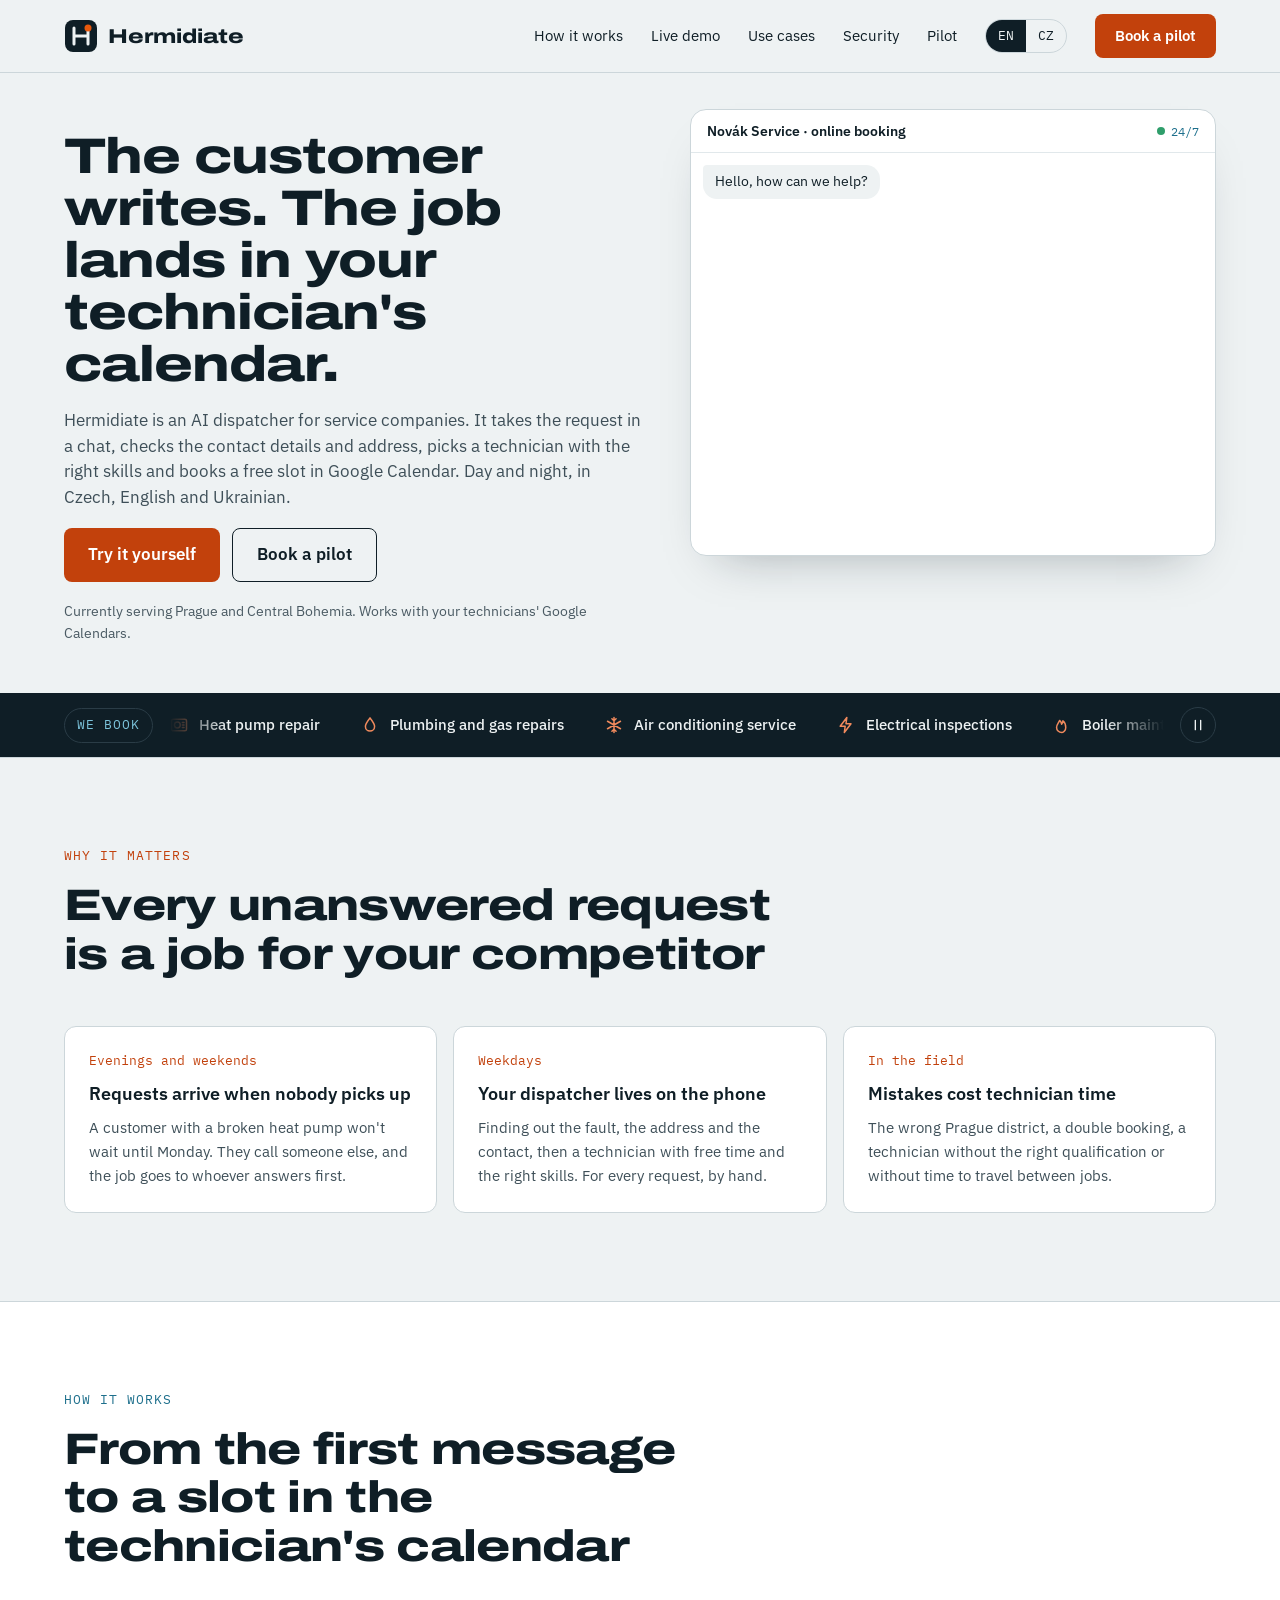
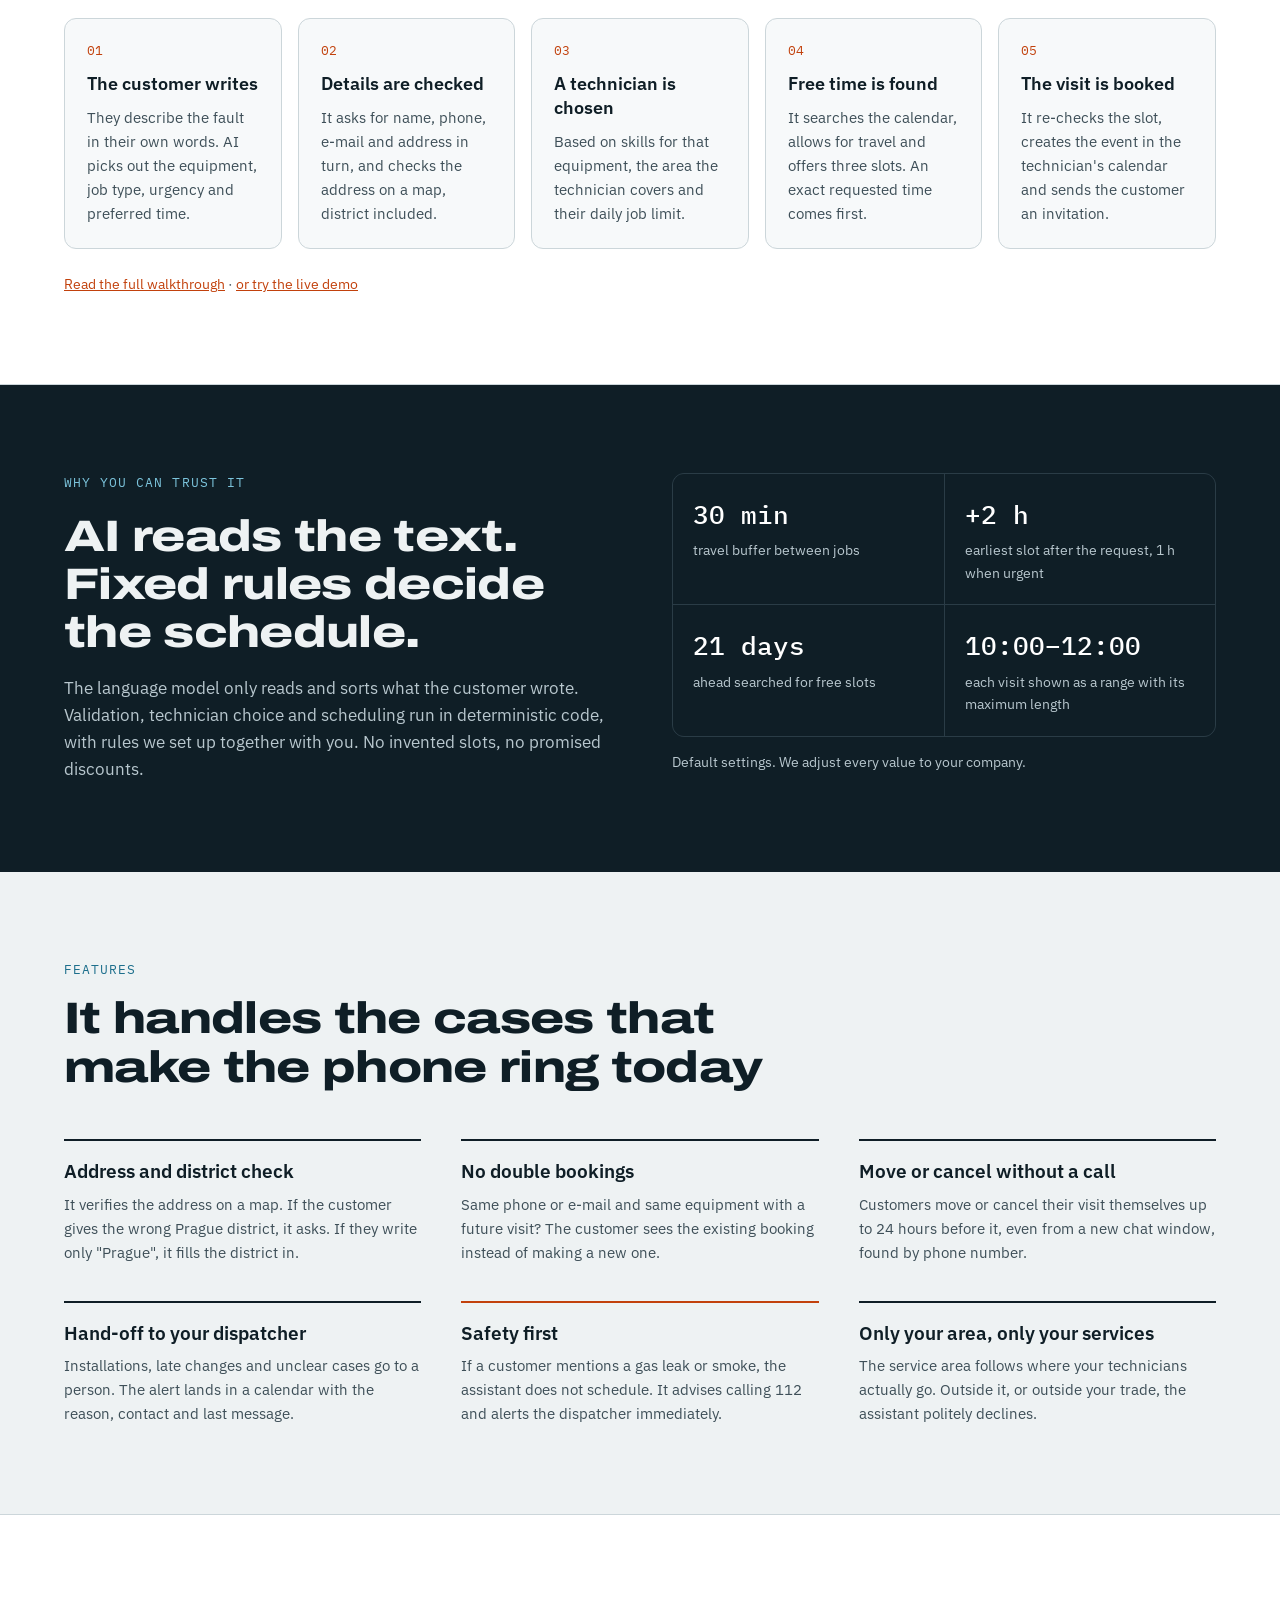
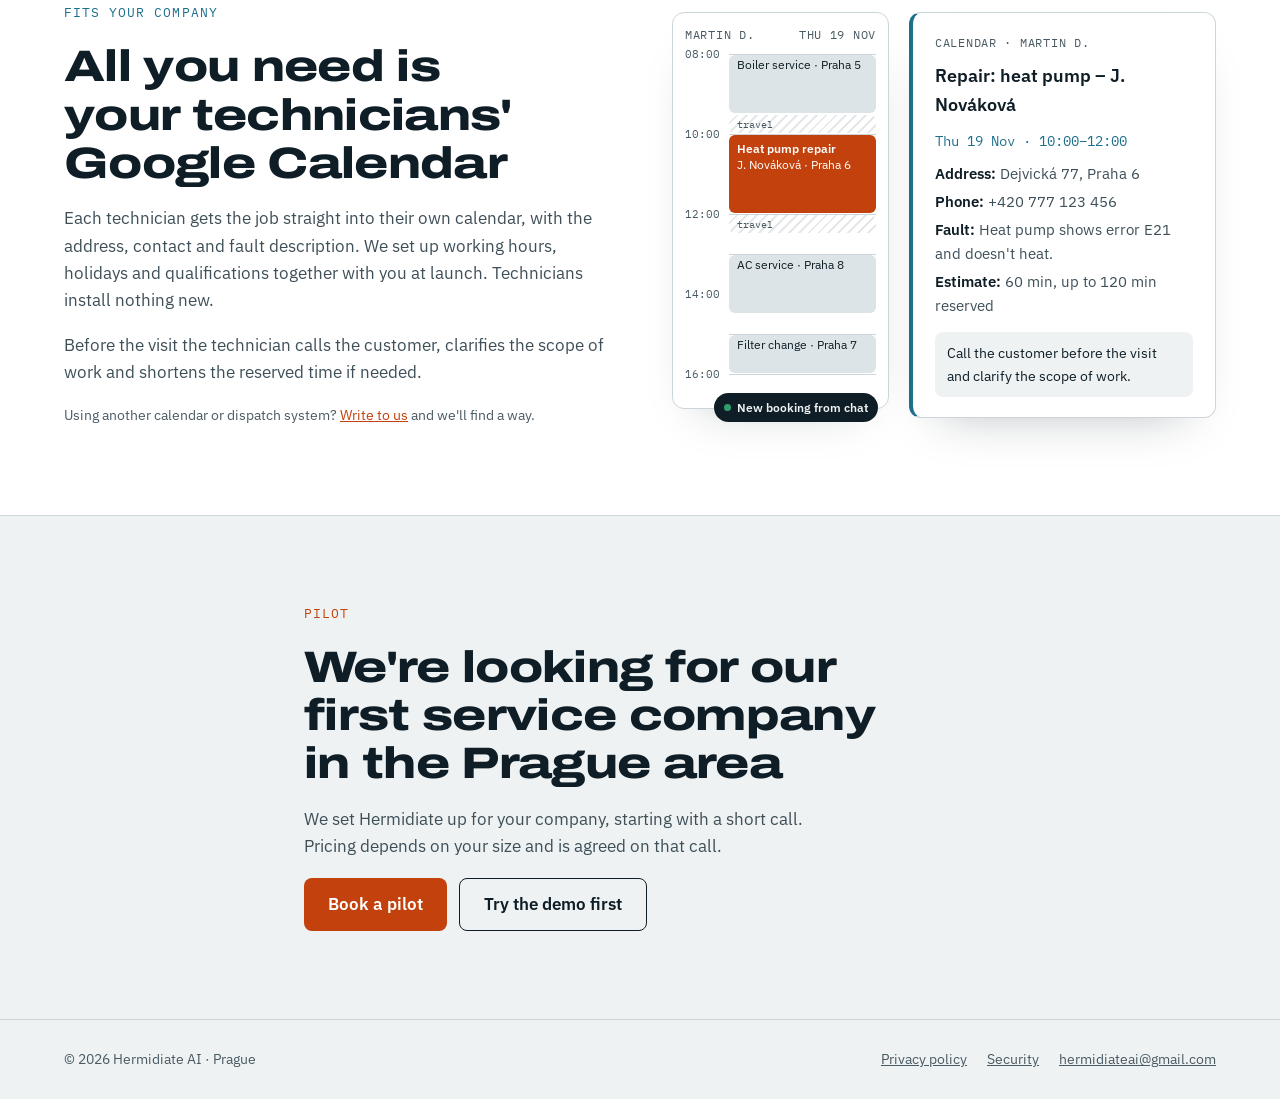
==== index.html @ a7f8aaed "Initial import of the Hermidiate website Co-Authored-By: Claude Opus 5.5 <noreply@anthropic.com>" ====
<!doctype html>
<html lang="en">
<head>
  <meta charset="utf-8">
  <meta name="viewport" content="width=device-width, initial-scale=1, viewport-fit=cover">
  <title>Hermidiate – AI dispatcher for heat pump and HVAC service companies</title>
  <meta name="description" content="Hermidiate takes service requests in a chat, checks the address, picks a technician and books a slot in Google Calendar. For service companies in Prague and Central Bohemia.">
  <meta name="theme-color" content="#EEF2F3">
  <link rel="icon" href="assets/favicon.svg" type="image/svg+xml">
  <link rel="preconnect" href="https://fonts.googleapis.com">
  <link rel="preconnect" href="https://fonts.gstatic.com" crossorigin>
  <link rel="stylesheet" href="https://fonts.googleapis.com/css2?family=Archivo:wdth,wght@112..125,500..800&family=IBM+Plex+Mono:wght@400;500&family=IBM+Plex+Sans:wght@400;500;600&display=swap">
  <link rel="stylesheet" href="assets/styles.css">
</head>
<body>
<a class="skip-link" href="#main">Skip to content</a>
<header class="site-header">
  <div class="wrap">
    <a class="logo" href="index.html" aria-label="Hermidiate – home">
      <img src="assets/favicon.svg" width="34" height="34" alt="">
      <span class="logo-word">Hermidiate</span>
    </a>
    <nav class="nav" aria-label="Main menu">
      <a class="nav-link" href="how-it-works.html">How it works</a>
      <a class="nav-link" href="live-demo.html">Live demo</a>
      <a class="nav-link" href="use-cases.html">Use cases</a>
      <a class="nav-link" href="security.html">Security</a>
      <a class="nav-link" href="pilot.html">Pilot</a>
      <span class="lang"><span aria-current="true">EN</span><span class="lang-off" title="Czech version coming soon">CZ</span></span>
      <a class="btn btn-primary btn-sm" href="pilot.html">Book a pilot</a>
    </nav>
  </div>
</header>
<main id="main">
  <section id="top" class="wrap hero">
    <div class="hero-text">
      <h1>The customer writes. The job lands in your technician's calendar.</h1>
      <p class="lead">Hermidiate is an AI dispatcher for service companies. It takes the request in a chat, checks the contact details and address, picks a technician with the right skills and books a free slot in Google Calendar. Day and night, in Czech, English and Ukrainian.</p>
      <div class="actions">
        <a class="btn btn-primary" href="live-demo.html">Try it yourself</a>
        <a class="btn btn-outline" href="pilot.html">Book a pilot</a>
      </div>
      <p class="small">Currently serving Prague and Central Bohemia. Works with your technicians' Google Calendars.</p>
    </div>

    <div class="hero-demo">
      <div class="chat" role="img" aria-label="Example conversation between a customer and the Hermidiate assistant">
        <div class="chat-head">
          <span>Novák Service · online booking</span>
          <span class="status">24/7</span>
        </div>
        <div class="chat-body">
          <div class="msg msg-bot">Hello, how can we help?</div>
          <div class="msg msg-user">My heat pump shows error E21 and isn't heating.</div>
          <div class="msg msg-bot">Understood. Which address should the technician come to?</div>
          <div class="msg msg-user">Dejvická 77, Prague 4</div>
          <div class="msg msg-bot">According to the map, Dejvická 77 is in Prague&nbsp;6. Shall I correct it?</div>
          <div class="msg msg-user">Yes, Prague 6.</div>
          <div class="msg msg-bot msg-wide">
            <span>Free slots for a heat pump service:</span>
            <span class="slots">
              <span class="slot slot-picked">Thu 19 Nov · 10:00–12:00</span>
              <span class="slot">Fri 20 Nov · 08:00–10:00</span>
              <span class="slot">Mon 23 Nov · 13:00–15:00</span>
            </span>
          </div>
        </div>
      </div>
      <div class="booked">
        <svg width="22" height="22" viewBox="0 0 24 24" aria-hidden="true"><rect x="3" y="5" width="18" height="16" rx="2" stroke="#7CC4DC" stroke-width="2" fill="none"/><path d="M3 10h18M8 3v4M16 3v4M9 15l2 2 4-4" stroke="#7CC4DC" stroke-width="2" fill="none" stroke-linecap="round" stroke-linejoin="round"/></svg>
        <div class="booked-text">
          <strong>Booked: Thursday 19 Nov, 10:00–12:00</strong>
          <span>Technician Martin D. · heat pump service · Google Calendar invitation sent</span>
        </div>
      </div>
    </div>
  </section>

  <!-- Services ticker: list is duplicated so the loop is seamless; the copy is hidden from screen readers -->
  <section class="ticker" aria-label="Visits Hermidiate can book">
    <svg width="0" height="0" style="position:absolute" aria-hidden="true">
      <symbol id="i-heat" viewBox="0 0 24 24"><rect x="3" y="5" width="18" height="14" rx="2"/><circle cx="10" cy="12" r="3.5"/><path d="M16 9h2M16 12h2M16 15h2"/></symbol>
      <symbol id="i-cold" viewBox="0 0 24 24"><path d="M12 3v18M4.2 7.5l15.6 9M4.2 16.5l15.6-9M9.5 4.5 12 7l2.5-2.5M9.5 19.5 12 17l2.5 2.5"/></symbol>
      <symbol id="i-flame" viewBox="0 0 24 24"><path d="M12 21c-3.9 0-6.5-2.6-6.5-6.1 0-3.4 2.6-5.3 3.6-8.4 1.6 1.4 2.3 3 2.4 4.6 1-1 1.6-2.4 1.6-4.1 2.6 1.9 3.4 4.7 3.4 7.9 0 3.5-2.6 6.1-4.5 6.1Z"/></symbol>
      <symbol id="i-air" viewBox="0 0 24 24"><path d="M3 8h11a3 3 0 1 0-3-3M3 12h15a3 3 0 1 1-3 3M3 16h7"/></symbol>
      <symbol id="i-alert" viewBox="0 0 24 24"><path d="M12 4 2.5 20h19L12 4ZM12 10v4.5M12 17.5v.01"/></symbol>
      <symbol id="i-drop" viewBox="0 0 24 24"><path d="M12 3.5c3.2 4 5.5 7.1 5.5 10.2a5.5 5.5 0 0 1-11 0C6.5 10.6 8.8 7.5 12 3.5Z"/></symbol>
      <symbol id="i-bolt" viewBox="0 0 24 24"><path d="M13 3 5 13.5h6L10 21l8-10.5h-6L13 3Z"/></symbol>
      <symbol id="i-sun" viewBox="0 0 24 24"><circle cx="12" cy="12" r="4"/><path d="M12 2.5v2.5M12 19v2.5M2.5 12H5M19 12h2.5M5.3 5.3l1.8 1.8M16.9 16.9l1.8 1.8M5.3 18.7l1.8-1.8M16.9 7.1l1.8-1.8"/></symbol>
      <symbol id="i-home" viewBox="0 0 24 24"><path d="M3.5 11 12 4l8.5 7M6 9.5V20h12V9.5M15 6.5V3.5h2.5v5"/></symbol>
      <symbol id="i-wrench" viewBox="0 0 24 24"><path d="M14.5 6.5a4 4 0 0 0 5.2 5.2L12 19.4a2 2 0 0 1-2.8 0l-.6-.6a2 2 0 0 1 0-2.8l7.7-7.7a4 4 0 0 1-1.8-1.8Z"/><path d="M14.5 6.5 17 4l3 3-2.5 2.5"/></symbol>
      <symbol id="i-key" viewBox="0 0 24 24"><circle cx="8" cy="15" r="4"/><path d="M11 12 20 3M16.5 6.5l2.5 2.5M14 9l2 2"/></symbol>
    </svg>
    <div class="ticker-row">
      <a class="ticker-label" href="use-cases.html">We book</a>
      <div class="ticker-window">
        <div class="ticker-track">
          <ul class="ticker-list">
            <li><svg aria-hidden="true"><use href="#i-heat"/></svg>Heat pump repair</li>
            <li><svg aria-hidden="true"><use href="#i-drop"/></svg>Plumbing and gas repairs</li>
            <li><svg aria-hidden="true"><use href="#i-cold"/></svg>Air conditioning service</li>
            <li><svg aria-hidden="true"><use href="#i-bolt"/></svg>Electrical inspections</li>
            <li><svg aria-hidden="true"><use href="#i-flame"/></svg>Boiler maintenance</li>
            <li><svg aria-hidden="true"><use href="#i-sun"/></svg>Solar and wallbox service</li>
            <li><svg aria-hidden="true"><use href="#i-alert"/></svg>No-heat emergencies</li>
            <li><svg aria-hidden="true"><use href="#i-home"/></svg>Chimney checks</li>
            <li><svg aria-hidden="true"><use href="#i-air"/></svg>Ventilation filter changes</li>
            <li><svg aria-hidden="true"><use href="#i-wrench"/></svg>Appliance repairs</li>
            <li><svg aria-hidden="true"><use href="#i-cold"/></svg>AC cleaning before summer</li>
            <li><svg aria-hidden="true"><use href="#i-key"/></svg>Garage doors and locks</li>
            <li><svg aria-hidden="true"><use href="#i-heat"/></svg>Fault codes like E21</li>
            <li><svg aria-hidden="true"><use href="#i-drop"/></svg>Drain cleaning</li>
          </ul>
          <ul class="ticker-list" aria-hidden="true">
            <li><svg><use href="#i-heat"/></svg>Heat pump repair</li>
            <li><svg><use href="#i-drop"/></svg>Plumbing and gas repairs</li>
            <li><svg><use href="#i-cold"/></svg>Air conditioning service</li>
            <li><svg><use href="#i-bolt"/></svg>Electrical inspections</li>
            <li><svg><use href="#i-flame"/></svg>Boiler maintenance</li>
            <li><svg><use href="#i-sun"/></svg>Solar and wallbox service</li>
            <li><svg><use href="#i-alert"/></svg>No-heat emergencies</li>
            <li><svg><use href="#i-home"/></svg>Chimney checks</li>
            <li><svg><use href="#i-air"/></svg>Ventilation filter changes</li>
            <li><svg><use href="#i-wrench"/></svg>Appliance repairs</li>
            <li><svg><use href="#i-cold"/></svg>AC cleaning before summer</li>
            <li><svg><use href="#i-key"/></svg>Garage doors and locks</li>
            <li><svg><use href="#i-heat"/></svg>Fault codes like E21</li>
            <li><svg><use href="#i-drop"/></svg>Drain cleaning</li>
          </ul>
        </div>
      </div>
      <button class="ticker-toggle" type="button" aria-pressed="false" aria-label="Pause the moving list">
        <svg class="i-pause" viewBox="0 0 24 24" aria-hidden="true"><path d="M8 5v14M16 5v14"/></svg>
        <svg class="i-play" viewBox="0 0 24 24" aria-hidden="true"><path d="M7 5l12 7-12 7V5Z"/></svg>
      </button>
    </div>
  </section>

  <section id="why" class="section section-problem">
    <div class="wrap">
      <div class="section-head">
        <p class="eyebrow eyebrow-accent">Why it matters</p>
        <h2>Every unanswered request is a job for your competitor</h2>
      </div>
      <div class="pains">
        <div class="pain"><span class="pain-tag">Evenings and weekends</span><h3>Requests arrive when nobody picks up</h3><p>A customer with a broken heat pump won't wait until Monday. They call someone else, and the job goes to whoever answers first.</p></div>
        <div class="pain"><span class="pain-tag">Weekdays</span><h3>Your dispatcher lives on the phone</h3><p>Finding out the fault, the address and the contact, then a technician with free time and the right skills. For every request, by hand.</p></div>
        <div class="pain"><span class="pain-tag">In the field</span><h3>Mistakes cost technician time</h3><p>The wrong Prague district, a double booking, a technician without the right qualification or without time to travel between jobs.</p></div>
      </div>
    </div>
  </section>

  <section id="how" class="section section-white">
    <div class="wrap">
      <div class="section-head">
        <p class="eyebrow">How it works</p>
        <h2>From the first message to a slot in the technician's calendar</h2>
      </div>
      <ol class="steps">
        <li class="step"><span class="step-num">01</span><h3>The customer writes</h3><p>They describe the fault in their own words. AI picks out the equipment, job type, urgency and preferred time.</p></li>
        <li class="step"><span class="step-num">02</span><h3>Details are checked</h3><p>It asks for name, phone, e-mail and address in turn, and checks the address on a map, district included.</p></li>
        <li class="step"><span class="step-num">03</span><h3>A technician is chosen</h3><p>Based on skills for that equipment, the area the technician covers and their daily job limit.</p></li>
        <li class="step"><span class="step-num">04</span><h3>Free time is found</h3><p>It searches the calendar, allows for travel and offers three slots. An exact requested time comes first.</p></li>
        <li class="step"><span class="step-num">05</span><h3>The visit is booked</h3><p>It re-checks the slot, creates the event in the technician's calendar and sends the customer an invitation.</p></li>
      </ol>
      <p class="small" style="margin-top:24px"><a href="how-it-works.html">Read the full walkthrough</a> · <a href="live-demo.html">or try the live demo</a></p>
    </div>
  </section>

  <section class="section section-dark">
    <div class="wrap split">
      <div class="stack">
        <p class="eyebrow eyebrow-light">Why you can trust it</p>
        <h2>AI reads the text. Fixed rules decide the schedule.</h2>
        <p class="body">The language model only reads and sorts what the customer wrote. Validation, technician choice and scheduling run in deterministic code, with rules we set up together with you. No invented slots, no promised discounts.</p>
      </div>
      <div>
        <div class="rules">
          <div class="rule"><span class="rule-value">30 min</span><span class="rule-label">travel buffer between jobs</span></div>
          <div class="rule"><span class="rule-value">+2 h</span><span class="rule-label">earliest slot after the request, 1&nbsp;h when urgent</span></div>
          <div class="rule"><span class="rule-value">21 days</span><span class="rule-label">ahead searched for free slots</span></div>
          <div class="rule"><span class="rule-value">10:00–12:00</span><span class="rule-label">each visit shown as a range with its maximum length</span></div>
        </div>
        <p class="rules-note">Default settings. We adjust every value to your company.</p>
      </div>
    </div>
  </section>

  <section id="features" class="section">
    <div class="wrap">
      <div class="section-head">
        <p class="eyebrow">Features</p>
        <h2>It handles the cases that make the phone ring today</h2>
      </div>
      <div class="features">
        <div class="feature"><h3>Address and district check</h3><p>It verifies the address on a map. If the customer gives the wrong Prague district, it asks. If they write only "Prague", it fills the district in.</p></div>
        <div class="feature"><h3>No double bookings</h3><p>Same phone or e-mail and same equipment with a future visit? The customer sees the existing booking instead of making a new one.</p></div>
        <div class="feature"><h3>Move or cancel without a call</h3><p>Customers move or cancel their visit themselves up to 24 hours before it, even from a new chat window, found by phone number.</p></div>
        <div class="feature"><h3>Hand-off to your dispatcher</h3><p>Installations, late changes and unclear cases go to a person. The alert lands in a calendar with the reason, contact and last message.</p></div>
        <div class="feature feature-warn"><h3>Safety first</h3><p>If a customer mentions a gas leak or smoke, the assistant does not schedule. It advises calling 112 and alerts the dispatcher immediately.</p></div>
        <div class="feature"><h3>Only your area, only your services</h3><p>The service area follows where your technicians actually go. Outside it, or outside your trade, the assistant politely declines.</p></div>
      </div>
    </div>
  </section>

  <section class="section section-white">
    <div class="wrap split split-center">
      <div class="stack">
        <p class="eyebrow">Fits your company</p>
        <h2>All you need is your technicians' Google Calendar</h2>
        <p class="body">Each technician gets the job straight into their own calendar, with the address, contact and fault description. We set up working hours, holidays and qualifications together with you at launch. Technicians install nothing new.</p>
        <p class="body">Before the visit the technician calls the customer, clarifies the scope of work and shortens the reserved time if needed.</p>
        <p class="small">Using another calendar or dispatch system? <a href="pilot.html#contact">Write to us</a> and we'll find a way.</p>
      </div>
      <div class="cal-scene">
        <!-- Mini day calendar: the new booking drops into the free 10:00–12:00 slot when scrolled into view -->
        <div class="cal-day" role="img" aria-label="Technician's day on Thursday 19 November: a new heat pump repair is booked into the free slot from 10:00 to 12:00, between two existing jobs, with 30 minutes of travel time around it">
          <div class="cal-day-head"><span>Martin D.</span><span>Thu 19 Nov</span></div>
          <div class="cal-grid" aria-hidden="true">
            <span class="cal-hour" style="--h:0">08:00</span>
            <span class="cal-hour" style="--h:2">10:00</span>
            <span class="cal-hour" style="--h:4">12:00</span>
            <span class="cal-hour" style="--h:6">14:00</span>
            <span class="cal-hour" style="--h:8">16:00</span>
            <span class="cal-ev cal-busy" style="--from:0;--len:1.5">Boiler service · Praha 5</span>
            <span class="cal-ev cal-travel" style="--from:1.5;--len:0.5">travel</span>
            <span class="cal-ev cal-new" style="--from:2;--len:2"><b>Heat pump repair</b>J. Nováková · Praha 6</span>
            <span class="cal-ev cal-travel" style="--from:4;--len:0.5">travel</span>
            <span class="cal-ev cal-busy" style="--from:5;--len:1.5">AC service · Praha 8</span>
            <span class="cal-ev cal-busy" style="--from:7;--len:1">Filter change · Praha 7</span>
          </div>
          <span class="cal-toast" aria-hidden="true">New booking from chat</span>
        </div>
      <div class="event" role="img" aria-label="Example of a job in the technician's calendar">
        <span class="event-cal">Calendar · Martin D.</span>
        <span class="event-title">Repair: heat pump – J. Nováková</span>
        <span class="event-time">Thu 19 Nov · 10:00–12:00</span>
        <ul class="event-list">
          <li><b>Address:</b> Dejvická 77, Praha 6</li>
          <li><b>Phone:</b> +420 777 123 456</li>
          <li><b>Fault:</b> Heat pump shows error E21 and doesn't heat.</li>
          <li><b>Estimate:</b> 60 min, up to 120 min reserved</li>
        </ul>
        <span class="event-call">Call the customer before the visit and clarify the scope of work.</span>
      </div>
      </div>
    </div>
  </section>

  <section class="section">
    <div class="wrap stack" style="max-width:720px">
      <p class="eyebrow eyebrow-accent">Pilot</p>
      <h2>We're looking for our first service company in the Prague area</h2>
      <p class="body">We set Hermidiate up for your company, starting with a short call. Pricing depends on your size and is agreed on that call.</p>
      <div class="actions"><a class="btn btn-primary" href="pilot.html">Book a pilot</a><a class="btn btn-outline" href="live-demo.html">Try the demo first</a></div>
    </div>
  </section>
</main>
<footer class="site-footer">
  <div class="wrap">
    <span>© 2026 Hermidiate AI · Prague</span>
    <span class="footer-links">
      <a href="privacy.html">Privacy policy</a>
      <a href="security.html">Security</a>
      <a href="mailto:hermidiateai@gmail.com">hermidiateai@gmail.com</a>
    </span>
  </div>
</footer>
<script src="assets/main.js"></script>

<script src="assets/effects.js"></script>
</body>
</html>
---- assets/styles.css ----
/* Hermidiate website styles
   Colors: cool ground + deep ink, heat-orange accent (warm/cold = heat pump). */
:root {
  --ground: #EEF2F3;
  --surface: #FFFFFF;
  --surface-soft: #F7F9FA;
  --ink: #0F1E26;
  --ink-line: #2A3C46;
  --text: #3E4F58;
  --muted: #4A5A63;
  --line: #CCD6DA;
  --line-strong: #A9B8BF;
  --accent: #C2410C;
  --accent-hover: #9A3412;
  --cold: #1D6F8C;
  --cold-light: #7CC4DC;
  --on-dark: #EEF2F3;
  --on-dark-muted: #B8C7CE;
  --ok: #2F9E6B;

  --font-display: "Archivo", "IBM Plex Sans", system-ui, sans-serif;
  --font-body: "IBM Plex Sans", system-ui, sans-serif;
  --font-mono: "IBM Plex Mono", ui-monospace, monospace;

  --max: 1200px;
  --radius: 12px;
}

* { box-sizing: border-box; }
html { scroll-behavior: smooth; }
@media (prefers-reduced-motion: reduce) { html { scroll-behavior: auto; } }

body {
  margin: 0;
  background: var(--ground);
  color: var(--ink);
  font-family: var(--font-body);
  font-size: 17px;
  line-height: 1.6;
}

a { color: var(--accent); }
a:hover { color: var(--accent-hover); }
a:focus-visible, button:focus-visible, input:focus-visible, select:focus-visible {
  outline: 3px solid var(--cold);
  outline-offset: 2px;
}

.wrap {
  max-width: var(--max);
  margin: 0 auto;
  padding-left: max(24px, env(safe-area-inset-left, 0px));
  padding-right: max(24px, env(safe-area-inset-right, 0px));
}

.skip-link {
  position: absolute; left: -999px; top: 8px;
  background: var(--ink); color: var(--on-dark); padding: 8px 12px; border-radius: 6px;
}
.skip-link:focus { left: 8px; z-index: 100; }

/* ---------- Header ---------- */
.site-header {
  position: sticky; top: 0; z-index: 20;
  background: var(--ground);
  border-bottom: 1px solid var(--line);
}
.site-header .wrap {
  display: flex; flex-wrap: wrap; align-items: center; justify-content: space-between;
  gap: 16px; padding-block: 14px;
}
.logo { display: flex; align-items: center; gap: 10px; color: var(--ink); text-decoration: none; }
.logo:hover { color: var(--ink); }
.logo-word {
  font-family: var(--font-display); font-stretch: 125%; font-weight: 800;
  font-size: 20px; letter-spacing: -0.01em;
}
.nav { display: flex; flex-wrap: wrap; align-items: center; gap: 8px 28px; font-size: 15px; }
.nav-link { color: var(--ink); text-decoration: none; }
.nav-link:hover { color: var(--accent); }

.lang {
  display: flex; border: 1px solid var(--line); border-radius: 999px; overflow: hidden;
  font-family: var(--font-mono); font-size: 13px;
}
.lang a, .lang span { padding: 6px 12px; text-decoration: none; color: var(--ink); }
.lang [aria-current] { background: var(--ink); color: var(--on-dark); }

@media (max-width: 720px) {
  .nav-link { display: none; }
}

/* ---------- Buttons ---------- */
.btn {
  display: inline-flex; align-items: center; justify-content: center;
  min-height: 48px; padding: 12px 24px;
  border-radius: 8px; border: 0;
  font: inherit; font-weight: 600; text-decoration: none; cursor: pointer;
}
.btn-sm { min-height: 44px; padding: 10px 20px; }
.btn-primary { background: var(--accent); color: #FFFFFF; }
.btn-primary:hover { background: var(--accent-hover); color: #FFFFFF; }
.btn-outline { border: 1.5px solid var(--ink); color: var(--ink); background: transparent; }
.btn-outline:hover { background: var(--ink); color: var(--on-dark); }

/* ---------- Type ---------- */
.eyebrow {
  margin: 0; font-family: var(--font-mono); font-size: 13px;
  letter-spacing: 0.08em; text-transform: uppercase; color: var(--cold);
}
.eyebrow-accent { color: var(--accent); }
.eyebrow-light { color: var(--cold-light); }

h1, h2 {
  margin: 0; font-family: var(--font-display); font-stretch: 125%; font-weight: 800;
  text-wrap: balance;
}
h1 { font-size: clamp(36px, 5.4vw, 64px); line-height: 1.04; letter-spacing: -0.02em; }
h2 { font-size: clamp(28px, 3.6vw, 44px); line-height: 1.1; letter-spacing: -0.015em; }
h3 { margin: 0; font-size: 18px; font-weight: 600; line-height: 1.35; }
p { margin: 0; }
.lead { font-size: 19px; color: var(--text); max-width: 34em; }
.body { color: var(--text); max-width: 32em; }
.small { font-size: 14px; color: var(--muted); }
.mono { font-family: var(--font-mono); }

/* ---------- Sections ---------- */
.section { padding-block: 88px; }
.section-white { background: var(--surface); border-block: 1px solid var(--line); }
.section-dark { background: var(--ink); color: var(--on-dark); }
.section-dark .body { color: var(--on-dark-muted); }
.section-head { display: flex; flex-direction: column; gap: 14px; max-width: 720px; margin-bottom: 48px; }
.split { display: flex; flex-wrap: wrap; gap: 48px 64px; align-items: flex-start; }
.split > * { flex: 1 1 420px; min-width: 0; }
.split-center { align-items: center; }
.stack { display: flex; flex-direction: column; gap: 18px; }

/* ---------- Hero ---------- */
.hero { padding-block: 72px 88px; display: flex; flex-wrap: wrap; gap: 56px; align-items: center; }
.hero-text { flex: 1 1 480px; min-width: 0; display: flex; flex-direction: column; gap: 28px; }
.hero-demo { flex: 1 1 420px; min-width: 0; display: flex; flex-direction: column; gap: 16px; }
.actions { display: flex; flex-wrap: wrap; gap: 12px; }

/* Chat demo */
.chat {
  background: var(--surface); border: 1px solid var(--line); border-radius: 16px;
  box-shadow: 0 24px 48px -28px rgba(15, 30, 38, 0.35); overflow: hidden;
}
.chat-head {
  display: flex; align-items: center; justify-content: space-between; gap: 12px;
  padding: 14px 18px; border-bottom: 1px solid #E1E8EB; font-weight: 600; font-size: 15px;
}
.status { display: flex; align-items: center; gap: 6px; font-family: var(--font-mono); font-size: 12px; font-weight: 400; color: var(--cold); }
.status::before { content: ""; width: 8px; height: 8px; border-radius: 50%; background: var(--ok); }
.chat-body { padding: 18px; display: flex; flex-direction: column; gap: 10px; font-size: 15px; line-height: 1.45; }
.msg { max-width: 82%; padding: 10px 14px; }
.msg-bot { align-self: flex-start; background: var(--ground); border-radius: 4px 14px 14px 14px; }
.msg-user { align-self: flex-end; background: var(--ink); color: var(--on-dark); border-radius: 14px 4px 14px 14px; }
.msg-wide { max-width: 92%; display: flex; flex-direction: column; gap: 8px; }
.slots { display: flex; flex-wrap: wrap; gap: 6px; font-family: var(--font-mono); font-size: 13px; }
.slot { padding: 5px 10px; border-radius: 6px; border: 1px solid var(--line-strong); background: var(--surface); }
.slot-picked { background: var(--accent); border-color: var(--accent); color: #FFFFFF; }

/* Demo animation: messages appear one after another (visible at rest when motion is reduced) */
@media (prefers-reduced-motion: no-preference) {
  .chat-body .msg { animation: msg-in 0.4s ease both; }
  .chat-body .msg:nth-child(2) { animation-delay: 0.5s; }
  .chat-body .msg:nth-child(3) { animation-delay: 1.0s; }
  .chat-body .msg:nth-child(4) { animation-delay: 1.5s; }
  .chat-body .msg:nth-child(5) { animation-delay: 2.0s; }
  .chat-body .msg:nth-child(6) { animation-delay: 2.5s; }
  .chat-body .msg:nth-child(7) { animation-delay: 3.0s; }
  .booked { animation: msg-in 0.4s ease 3.6s both; }
}
@keyframes msg-in { from { opacity: 0; transform: translateY(6px); } to { opacity: 1; transform: none; } }

.booked {
  display: flex; gap: 14px; align-items: flex-start; padding: 16px 18px;
  background: var(--ink); color: var(--on-dark); border-radius: var(--radius);
}
.booked svg { flex: none; margin-top: 2px; }
.booked-text { display: flex; flex-direction: column; gap: 2px; min-width: 0; }
.booked-text strong { font-weight: 600; }
.booked-text span { font-size: 14px; color: var(--on-dark-muted); }

/* ---------- Steps ---------- */
.steps {
  list-style: none; margin: 0; padding: 0;
  display: grid; grid-template-columns: repeat(auto-fit, minmax(200px, 1fr)); gap: 16px;
}
.step {
  display: flex; flex-direction: column; gap: 10px; padding: 22px;
  border: 1px solid var(--line); border-radius: var(--radius); background: var(--surface-soft);
}
.step-num { font-family: var(--font-mono); font-size: 13px; color: var(--accent); }
.step p { font-size: 15px; color: var(--text); }

/* ---------- Rules (dark band) ---------- */
.rules {
  display: grid; grid-template-columns: repeat(auto-fit, minmax(190px, 1fr)); gap: 1px;
  background: var(--ink-line); border: 1px solid var(--ink-line); border-radius: var(--radius); overflow: hidden;
}
.rule { background: var(--ink); padding: 20px; display: flex; flex-direction: column; gap: 4px; }
.rule-value { font-family: var(--font-mono); font-size: 26px; font-weight: 500; color: #FFFFFF; font-variant-numeric: tabular-nums; }
.rule-label { font-size: 14px; color: var(--on-dark-muted); }

/* ---------- Features ---------- */
.features { display: grid; grid-template-columns: repeat(auto-fit, minmax(300px, 1fr)); gap: 36px 40px; }
.feature { display: flex; flex-direction: column; gap: 8px; padding-top: 18px; border-top: 2px solid var(--ink); }
.feature-warn { border-top-color: var(--accent); }
.feature h3 { font-size: 19px; }
.feature p { font-size: 15px; color: var(--text); }

/* ---------- Calendar example ---------- */
.table-box { overflow-x: auto; }
.hours { width: 100%; min-width: 320px; border-collapse: collapse; font-size: 14px; font-family: var(--font-mono); }
.hours caption { text-align: left; padding-bottom: 10px; font-family: var(--font-body); font-size: 13px; color: var(--muted); }
.hours tr { border-top: 1px solid var(--line); }
.hours tr:last-child { border-bottom: 1px solid var(--line); }
.hours td { padding: 10px 0; font-variant-numeric: tabular-nums; }
.hours td:first-child { padding-right: 12px; color: var(--muted); width: 4em; }

/* ---------- Pilot form ---------- */
.form {
  display: flex; flex-direction: column; gap: 16px; padding: 28px;
  background: var(--surface); border: 1px solid var(--line); border-radius: 16px;
}
.field { display: flex; flex-direction: column; gap: 6px; min-width: 0; }
.field-row { display: flex; flex-wrap: wrap; gap: 16px; }
.field-row > .field { flex: 1 1 180px; }
.field label { font-size: 14px; font-weight: 600; }
.field input, .field select {
  width: 100%; min-height: 44px; padding: 10px 12px; border: 1px solid var(--line-strong); border-radius: 8px;
  font: inherit; font-size: 16px; background: var(--surface); color: var(--ink);
}
.field input:user-invalid { border-color: var(--accent); }
.form-note { font-size: 13px; color: var(--muted); }
.form-status { font-size: 15px; font-weight: 600; }
.form-status.ok { color: var(--ok); }
.form-status.err { color: var(--accent); }
.hp { position: absolute; left: -9999px; } /* honeypot against bots */
.email { font-family: var(--font-mono); color: var(--ink); }
.email:hover { color: var(--accent); }
.form-note a { color: inherit; }

/* ---------- Footer ---------- */
.site-footer { border-top: 1px solid var(--line); }
.site-footer .wrap {
  display: flex; flex-wrap: wrap; justify-content: space-between; gap: 12px;
  padding-block: 28px; font-size: 14px; color: var(--muted);
}

/* ---------- Problem (pain points) ---------- */
.section-problem { border-top: 1px solid var(--line); }
.pains { display: grid; grid-template-columns: repeat(auto-fit, minmax(260px, 1fr)); gap: 16px; }
.pain {
  display: flex; flex-direction: column; gap: 10px; padding: 24px;
  background: var(--surface); border: 1px solid var(--line); border-radius: var(--radius);
}
.pain-tag { font-family: var(--font-mono); font-size: 13px; color: var(--accent); }
.pain p { font-size: 15px; color: var(--text); }

/* ---------- Rules note ---------- */
.rules-note { margin-top: 14px; font-size: 14px; color: var(--on-dark-muted); }

/* ---------- Calendar event example ---------- */
.event {
  background: var(--surface); border: 1px solid var(--line); border-left: 4px solid var(--cold);
  border-radius: var(--radius); padding: 20px 22px; display: flex; flex-direction: column; gap: 10px;
  box-shadow: 0 24px 48px -32px rgba(15, 30, 38, 0.35);
}
.event-cal { font-family: var(--font-mono); font-size: 12px; color: var(--muted); text-transform: uppercase; letter-spacing: 0.06em; }
.event-title { font-size: 18px; font-weight: 600; color: var(--ink); }
.event-time { font-family: var(--font-mono); font-size: 14px; color: var(--cold); }
.event-list { margin: 0; padding: 0; list-style: none; display: flex; flex-direction: column; gap: 4px; font-size: 15px; color: var(--text); }
.event-list b { color: var(--ink); font-weight: 600; }
.event-call { margin-top: 4px; padding: 10px 12px; border-radius: 8px; background: var(--ground); font-size: 14px; color: var(--ink); }

/* ---------- Pilot steps ---------- */
.pilot-steps { list-style: none; margin: 8px 0 0; padding: 0; display: flex; flex-direction: column; gap: 14px; counter-reset: pilot; }
.pilot-steps li { display: flex; gap: 14px; align-items: flex-start; color: var(--text); max-width: 32em; }
.pilot-steps li::before {
  counter-increment: pilot; content: counter(pilot);
  flex: none; width: 28px; height: 28px; border-radius: 50%;
  display: inline-flex; align-items: center; justify-content: center;
  background: var(--ink); color: var(--on-dark); font-family: var(--font-mono); font-size: 13px; margin-top: 1px;
}
.pilot-steps b { color: var(--ink); font-weight: 600; }

/* ---------- Footer links ---------- */
.footer-links { display: flex; flex-wrap: wrap; gap: 8px 20px; }
.site-footer a { color: var(--muted); }
.site-footer a:hover { color: var(--accent); }

/* ---------- Legal page ---------- */
.legal { max-width: 760px; padding-block: 64px 88px; }
.legal h1 { font-size: clamp(32px, 4.4vw, 48px); margin-bottom: 12px; }
.legal h2 { font-size: 22px; font-stretch: 100%; letter-spacing: 0; margin: 40px 0 12px; }
.legal p, .legal li { color: var(--text); }
.legal p + p { margin-top: 12px; }
.legal ul + p { margin-top: 12px; }
.legal ul { padding-left: 22px; margin: 8px 0 0; display: flex; flex-direction: column; gap: 6px; }
.legal table { width: 100%; border-collapse: collapse; margin-top: 12px; font-size: 15px; }
.legal th, .legal td { text-align: left; vertical-align: top; padding: 10px 12px 10px 0; border-top: 1px solid var(--line); }
.legal th { font-weight: 600; color: var(--ink); width: 34%; }
.legal .meta { color: var(--muted); font-size: 14px; }
.legal .todo { background: #FFF1C2; color: var(--ink); padding: 0 4px; border-radius: 4px; }
.back-link { display: inline-block; margin-bottom: 28px; font-size: 15px; }

/* ---------- Additions: navigation, pages, live demo ---------- */
[hidden] { display: none !important; }
.nav-link[aria-current="page"] { color: var(--accent); }
.lang-off { padding: 6px 12px; color: var(--muted); cursor: not-allowed; }
.page-intro { padding-block: 64px 24px; }
.page-intro .lead { margin-top: 16px; }
.page-intro h1 { max-width: 16em; }

.faq details { border-top: 1px solid var(--line); padding: 18px 0; }
.faq details:last-child { border-bottom: 1px solid var(--line); }
.faq summary { cursor: pointer; font-weight: 600; color: var(--ink); font-size: 17px; }
.faq details p { margin-top: 10px; color: var(--text); max-width: 46em; }

.tbl { width: 100%; border-collapse: collapse; font-size: 15px; }
.tbl th, .tbl td { text-align: left; vertical-align: top; padding: 12px 16px 12px 0; border-top: 1px solid var(--line); }
.tbl th { width: 34%; font-weight: 600; color: var(--ink); }

.demo { display: flex; flex-wrap: wrap; gap: 24px; align-items: flex-start; }
.demo-chat {
  flex: 999 1 560px; min-width: 0; background: var(--surface); border: 1px solid var(--line);
  border-radius: 16px; overflow: hidden; box-shadow: 0 24px 48px -28px rgba(15, 30, 38, 0.35);
}
.demo-thread {
  height: 460px; overflow-y: auto; padding: 18px; display: flex; flex-direction: column; gap: 10px;
  background: var(--surface-soft); font-size: 15px; line-height: 1.45;
}
.demo-msg { max-width: 82%; padding: 10px 14px; display: flex; flex-direction: column; gap: 8px; }
.demo-msg.bot { align-self: flex-start; background: var(--ground); border-radius: 4px 14px 14px 14px; }
.demo-msg.me { align-self: flex-end; background: var(--ink); color: var(--on-dark); border-radius: 14px 4px 14px 14px; }
.demo-msg.alert { background: #FDE7D9; border: 1px solid var(--accent); color: var(--ink); }
.demo-msg .vm { font-size: 12px; opacity: 0.75; }
.demo-slots { display: flex; flex-wrap: wrap; gap: 6px; }
.demo-slot {
  font: 13px var(--font-mono); padding: 7px 10px; border-radius: 6px; cursor: pointer;
  border: 1px solid var(--line-strong); background: var(--surface); color: var(--ink);
}
.demo-slot:hover:not(:disabled) { border-color: var(--accent); }
.demo-slot:disabled { opacity: 0.55; cursor: default; }
.demo-booked { font-size: 13px; background: var(--ink); color: var(--on-dark); border-radius: 8px; padding: 8px 12px; }
.demo-chips { display: flex; flex-wrap: wrap; gap: 8px; padding: 12px 18px 0; }
.demo-chip {
  font: inherit; font-size: 14px; padding: 7px 14px; border-radius: 999px; cursor: pointer;
  border: 1px solid var(--line-strong); background: var(--surface); color: var(--ink);
}
.demo-chip:hover { border-color: var(--accent); }
.demo-bar { padding: 14px 18px; border-top: 1px solid #E1E8EB; margin-top: 12px; }
.demo-row { display: flex; gap: 10px; align-items: center; flex-wrap: wrap; }
.demo-input {
  flex: 1 1 200px; min-width: 0; min-height: 44px; padding: 10px 12px; border: 1px solid var(--line-strong);
  border-radius: 8px; font: inherit; font-size: 16px; color: var(--ink); background: var(--surface);
}
.demo-note { flex: 1 1 200px; font-size: 14px; color: var(--muted); }
.demo-rec { color: var(--accent); font-weight: 600; font-size: 14px; }
.demo-end { padding: 0 18px 18px; }
.demo-side { flex: 0 1 280px; min-width: 220px; display: flex; flex-direction: column; gap: 14px; }
.demo-panel { background: var(--surface); border: 1px solid var(--line); border-radius: 16px; padding: 18px; }
.demo-panel-title {
  font-family: var(--font-mono); font-size: 12px; text-transform: uppercase; letter-spacing: 0.08em;
  color: var(--muted); margin: 0 0 10px;
}
.demo-opts { display: flex; flex-direction: column; gap: 8px; }
.demo-opt {
  text-align: left; min-height: 44px; padding: 10px 14px; border-radius: 8px; cursor: pointer;
  border: 1px solid var(--line-strong); background: var(--surface-soft); color: var(--ink);
  font: inherit; font-weight: 600; font-size: 15px;
}
.demo-opt[aria-pressed="true"] { background: var(--ink); border-color: var(--ink); color: var(--on-dark); }

/* ---------- Fit each key screen on one desktop view (no scrolling) ---------- */
@media (min-width: 901px) {
  .hero { padding-block: clamp(24px, 4vh, 40px) clamp(20px, 3vh, 32px); gap: 40px; }
  .hero-text { gap: 18px; }
  .hero h1 { font-size: clamp(34px, 3.9vw, 52px); }
  .hero .lead { font-size: 17px; line-height: 1.5; }
  .hero-demo { gap: 12px; }
  .chat-head { padding: 10px 16px; font-size: 14px; }
  .chat-body { padding: 12px; gap: 6px; font-size: 14px; line-height: 1.4; }
  .msg { padding: 7px 12px; }
  .slot { padding: 4px 8px; font-size: 12px; }
  .booked { padding: 12px 16px; }
}

/* Live demo: chat height follows the window, so the whole conversation stays on screen */
.demo-intro { padding-block: 24px 12px; }
.demo-intro h1 { font-size: clamp(30px, 3.4vw, 42px); }
.demo-wrap { padding-bottom: 24px; }
.demo-thread { height: clamp(260px, calc(100vh - 420px), 500px); height: clamp(260px, calc(100svh - 420px), 500px); }
.demo-chips { padding: 10px 18px 0; }
.demo-bar .demo-end { padding: 0; }

/* Pilot: booking form sits beside the pilot information */
.pilot-top { display: flex; flex-wrap: wrap; gap: 36px 56px; align-items: flex-start; padding-block: 28px 40px; }
.pilot-info { flex: 1 1 420px; min-width: 0; display: flex; flex-direction: column; gap: 16px; }
.pilot-info h1 { font-size: clamp(30px, 3.4vw, 46px); }
.pilot-info .lead { font-size: 17px; }
.pilot-info .pilot-steps { margin: 0; gap: 10px; }
.pilot-price { display: flex; flex-direction: column; gap: 6px; }
.pilot-form { flex: 1 1 420px; min-width: 0; display: flex; flex-direction: column; gap: 14px; }
.pilot-form h2 { font-size: 24px; }
.form-compact { padding: 22px; gap: 12px; }
.form-compact .field input, .form-compact .field select { min-height: 40px; }

/* ---------- Services ticker (home, under the hero) ---------- */
.ticker { background: var(--ink); color: var(--on-dark); }
.ticker-row {
  max-width: var(--max); margin: 0 auto; display: flex; align-items: center; gap: 16px;
  padding-block: 14px;
  padding-left: max(24px, env(safe-area-inset-left, 0px));
  padding-right: max(24px, env(safe-area-inset-right, 0px));
}
.ticker-label {
  flex: none; font-family: var(--font-mono); font-size: 13px; letter-spacing: 0.08em; text-transform: uppercase;
  color: var(--cold-light); text-decoration: none; padding: 6px 12px; border: 1px solid var(--ink-line); border-radius: 999px;
}
.ticker-label:hover { color: #FFFFFF; border-color: var(--cold-light); }
.ticker-window {
  flex: 1 1 auto; min-width: 0; overflow: hidden;
  -webkit-mask-image: linear-gradient(90deg, transparent, #000 6%, #000 94%, transparent);
          mask-image: linear-gradient(90deg, transparent, #000 6%, #000 94%, transparent);
}
.ticker-track { display: flex; width: max-content; animation: ticker-move 45s linear infinite; }
.ticker-list { display: flex; gap: 40px; padding: 0 40px 0 0; margin: 0; list-style: none; }
.ticker-list li { display: flex; align-items: center; gap: 10px; white-space: nowrap; font-size: 15px; font-weight: 500; }
.ticker-list svg {
  width: 20px; height: 20px; flex: none; fill: none; stroke: var(--accent-soft, #F08A5D);
  stroke-width: 1.8; stroke-linecap: round; stroke-linejoin: round;
}
.ticker:hover .ticker-track,
.ticker.is-paused .ticker-track { animation-play-state: paused; }
@keyframes ticker-move { to { transform: translateX(-50%); } }

.ticker-toggle {
  flex: none; width: 36px; height: 36px; display: grid; place-items: center; cursor: pointer;
  background: transparent; border: 1px solid var(--ink-line); border-radius: 50%; color: var(--on-dark);
}
.ticker-toggle:hover { border-color: var(--cold-light); }
.ticker-toggle svg { width: 16px; height: 16px; fill: none; stroke: currentColor; stroke-width: 2; stroke-linecap: round; stroke-linejoin: round; }
.ticker-toggle .i-play { display: none; }
.ticker.is-paused .ticker-toggle .i-play { display: block; }
.ticker.is-paused .ticker-toggle .i-pause { display: none; }

/* Reduced motion: no movement, the list wraps into a static row */
@media (prefers-reduced-motion: reduce) {
  .ticker-track { animation: none; width: auto; }
  .ticker-list { flex-wrap: wrap; gap: 10px 28px; padding: 0; }
  .ticker-list[aria-hidden="true"], .ticker-toggle { display: none; }
  .ticker-window { -webkit-mask-image: none; mask-image: none; }
}
@media (max-width: 600px) {
  .ticker-label { display: none; }
}

/* ---------- Scroll reveal (added by assets/effects.js; content stays visible without JS) ---------- */
.reveal-on .reveal { opacity: 0; transform: translateY(18px); transition: opacity 0.6s ease, transform 0.6s ease; }
.reveal-on .reveal.is-in { opacity: 1; transform: none; }

/* Cards lift a little on hover */
.step, .pain { transition: transform 0.2s ease, box-shadow 0.2s ease, border-color 0.2s ease; }
.step:hover, .pain:hover { transform: translateY(-3px); box-shadow: 0 14px 28px -20px rgba(15, 30, 38, 0.45); border-color: var(--line-strong); }
@media (prefers-reduced-motion: reduce) {
  .step:hover, .pain:hover { transform: none; }
}

/* ---------- Hero chat that "types" (assets/effects.js adds .chat-live) ---------- */
.chat-live .chat-body .msg, .chat-live ~ .booked { animation: none; }
.chat-live .msg { transition: opacity 0.35s ease, transform 0.35s ease; }
.chat-live .msg.is-hidden { opacity: 0; transform: translateY(6px); position: absolute; visibility: hidden; }
.chat-live ~ .booked { transition: opacity 0.4s ease, transform 0.4s ease; }
.chat-live ~ .booked.is-hidden { opacity: 0; transform: translateY(8px); }
.chat-body { position: relative; }
.chat-fading .chat-body > * { opacity: 0 !important; transition: opacity 0.5s ease; }
.typing {
  align-self: flex-start; display: inline-flex; gap: 4px; padding: 12px 14px;
  background: var(--ground); border-radius: 4px 14px 14px 14px;
}
.typing span { width: 6px; height: 6px; border-radius: 50%; background: var(--muted); animation: typing-dot 1s infinite ease-in-out; }
.typing span:nth-child(2) { animation-delay: 0.15s; }
.typing span:nth-child(3) { animation-delay: 0.3s; }
@keyframes typing-dot { 0%, 60%, 100% { opacity: 0.3; transform: none; } 30% { opacity: 1; transform: translateY(-3px); } }
.slot-picked.is-pulsing { animation: slot-pulse 0.9s ease 2; }
@keyframes slot-pulse { 50% { box-shadow: 0 0 0 5px rgba(194, 65, 12, 0.25); } }

/* ---------- Count-up numbers in the dark band ---------- */
.rule-value { font-variant-numeric: tabular-nums; }

/* ---------- Mini day calendar ("Fits your company") ---------- */
.cal-scene { display: flex; flex-wrap: wrap; gap: 20px; align-items: flex-start; }
.cal-scene .event { flex: 1 1 300px; min-width: 0; }
.cal-day {
  --hour: 40px;
  position: relative; flex: 1 1 210px; max-width: 260px; min-width: 0;
  background: var(--surface); border: 1px solid var(--line); border-radius: var(--radius);
  padding: 12px 12px 14px; box-shadow: 0 24px 48px -32px rgba(15, 30, 38, 0.35);
}
.cal-day-head {
  display: flex; justify-content: space-between; gap: 8px; margin-bottom: 10px;
  font-family: var(--font-mono); font-size: 12px; text-transform: uppercase; letter-spacing: 0.06em; color: var(--muted);
}
.cal-grid {
  position: relative; height: calc(var(--hour) * 8.5); margin-left: 44px;
  background: repeating-linear-gradient(to bottom, var(--line) 0 1px, transparent 1px var(--hour));
}
.cal-hour {
  position: absolute; left: -44px; top: calc(var(--h) * var(--hour) - 8px);
  font-family: var(--font-mono); font-size: 11px; color: var(--muted); font-variant-numeric: tabular-nums;
}
.cal-ev {
  position: absolute; left: 0; right: 0;
  top: calc(var(--from) * var(--hour) + 1px); height: calc(var(--len) * var(--hour) - 2px);
  border-radius: 6px; padding: 3px 8px; font-size: 11.5px; line-height: 1.3; overflow: hidden;
}
.cal-busy { background: #DCE4E7; color: var(--ink); }
.cal-travel {
  color: var(--muted); font-family: var(--font-mono); font-size: 10px; display: flex; align-items: center;
  background: repeating-linear-gradient(135deg, transparent 0 5px, rgba(74, 90, 99, 0.14) 5px 7px);
}
.cal-new { background: var(--accent); color: #FFFFFF; display: flex; flex-direction: column; padding: 6px 8px; font-size: 12px; }
.cal-new b { font-weight: 600; }
.cal-toast {
  position: absolute; right: 10px; bottom: -14px; padding: 5px 10px; border-radius: 999px;
  background: var(--ink); color: var(--on-dark); font-size: 12px; font-weight: 600; white-space: nowrap;
}
.cal-toast::before { content: ""; display: inline-block; width: 7px; height: 7px; margin-right: 6px; border-radius: 50%; background: var(--ok); vertical-align: 1px; }

/* Animated version: only when motion is allowed (effects.js adds .reveal-on to <html>) */
.reveal-on .cal-new { opacity: 0; transform: translateY(-60px) scale(0.96); }
.reveal-on .cal-travel { opacity: 0; }
.reveal-on .cal-toast { opacity: 0; transform: translateY(6px); }
.reveal-on .cal-scene .event { opacity: 0; transform: translateX(16px); }
.reveal-on .cal-scene.is-live .cal-new {
  opacity: 1; transform: none;
  transition: opacity 0.3s ease 0.3s, transform 0.7s cubic-bezier(0.34, 1.45, 0.64, 1) 0.3s;
  animation: cal-glow 1.2s ease 1.1s;
}
.reveal-on .cal-scene.is-live .cal-travel { opacity: 1; transition: opacity 0.4s ease 1s; }
.reveal-on .cal-scene.is-live .cal-toast { opacity: 1; transform: none; transition: opacity 0.4s ease 1.2s, transform 0.4s ease 1.2s; }
.reveal-on .cal-scene.is-live .event { opacity: 1; transform: none; transition: opacity 0.5s ease 1.5s, transform 0.5s ease 1.5s; }
@keyframes cal-glow { 50% { box-shadow: 0 0 0 6px rgba(194, 65, 12, 0.22); } }

@media (max-width: 520px) {
  .cal-day { max-width: none; }
}

/* Live demo: "didn't understand" replies */
.demo-msg.miss { background: var(--surface); border: 1px dashed var(--line-strong); color: var(--text); }

/* ---------- Live demo v3: rules engine + "what the system sees" ---------- */
.demo-side { flex: 1 1 340px; min-width: 0; }
.demo-restart {
  font: inherit; font-size: 13px; font-weight: 500; color: var(--cold); background: none; border: 0;
  padding: 6px 0 6px 12px; cursor: pointer; min-height: 32px;
}
.demo-restart:hover { color: var(--accent); }
.demo-hint { margin-top: 8px; font-size: 12.5px; color: var(--muted); }
.demo-msg.handoff { background: #E4F0F5; border: 1px solid var(--cold); color: var(--ink); }
.demo-card {
  display: grid; grid-template-columns: auto 1fr; gap: 4px 14px; margin: 2px 0 0; padding: 12px 14px;
  background: var(--surface); border: 1px solid var(--line); border-left: 4px solid var(--cold); border-radius: 8px; font-size: 14px;
}
.demo-card dt { color: var(--muted); }
.demo-card dd { margin: 0; color: var(--ink); font-weight: 500; min-width: 0; }
.demo-msg .demo-booked { line-height: 1.45; }

.sys-fields { display: grid; grid-template-columns: auto 1fr; gap: 6px 14px; margin: 0; font-size: 14px; }
.sys-fields dt { color: var(--muted); }
.sys-fields dd { margin: 0; min-width: 0; overflow-wrap: anywhere; display: flex; flex-wrap: wrap; align-items: center; gap: 4px 8px; }
.sys-fields dd.has { color: var(--ink); font-weight: 500; }
.sys-fields dd.empty { color: var(--line-strong); }
.sys-tag {
  font-family: var(--font-mono); font-size: 11px; font-weight: 400; padding: 1px 7px; border-radius: 999px;
  background: #FFF1C2; color: #6B4A00;
}
.sys-tag.ok { background: #DDF3E8; color: #1B6B45; }

.sys-log {
  list-style: none; margin: 0; padding: 0; display: flex; flex-direction: column; gap: 8px;
  max-height: 300px; overflow-y: auto; font-size: 13px; line-height: 1.45; color: var(--text);
}
.sys-log li { display: flex; flex-direction: column; gap: 1px; padding-left: 10px; border-left: 2px solid var(--line); }
.sys-kind { font-family: var(--font-mono); font-size: 10.5px; text-transform: uppercase; letter-spacing: 0.06em; color: var(--muted); }
.sys-understand { border-left-color: var(--cold-light) !important; }
.sys-check { border-left-color: var(--cold) !important; }
.sys-decide { border-left-color: var(--accent) !important; }

.sys-company summary { cursor: pointer; margin: 0; }
.sys-company[open] summary { margin-bottom: 10px; }
.sys-table { overflow-x: auto; margin-bottom: 10px; }
.sys-table table { width: 100%; border-collapse: collapse; font-size: 12.5px; }
.sys-table th, .sys-table td { text-align: left; vertical-align: top; padding: 6px 8px 6px 0; border-top: 1px solid var(--line); }
.sys-table th { color: var(--muted); font-weight: 600; }

/* ---------- Use cases: fit checklist and status tags ---------- */
.fit { display: flex; flex-direction: column; gap: 16px; padding: 28px; background: var(--surface); border: 1px solid var(--line); border-radius: 16px; }
.fit-list { list-style: none; margin: 0; padding: 0; display: grid; grid-template-columns: repeat(auto-fit, minmax(230px, 1fr)); gap: 12px 28px; }
.fit-list li { position: relative; padding-left: 30px; color: var(--ink); font-weight: 500; }
.fit-list li::before {
  content: ""; position: absolute; left: 0; top: 3px; width: 20px; height: 20px; border-radius: 50%;
  background: var(--accent) url("data:image/svg+xml,%3Csvg xmlns='http://www.w3.org/2000/svg' viewBox='0 0 24 24' fill='none' stroke='white' stroke-width='3' stroke-linecap='round' stroke-linejoin='round'%3E%3Cpath d='M6 12.5l4 4 8-9'/%3E%3C/svg%3E") center / 13px no-repeat;
}
.uc-tag {
  display: inline-block; margin-left: 10px; padding: 2px 9px; border-radius: 999px; vertical-align: 1px;
  font-size: 11px; letter-spacing: 0.04em; background: #E4F0F5; color: var(--cold);
}
.uc-ready { background: #DDF3E8; color: #1B6B45; }
.uc-talk { background: #FDE7D9; color: var(--accent-hover); }
.features-4 { grid-template-columns: repeat(auto-fit, minmax(240px, 1fr)); gap: 32px 32px; }
.uc-cta { border-top: 1px solid var(--line); }
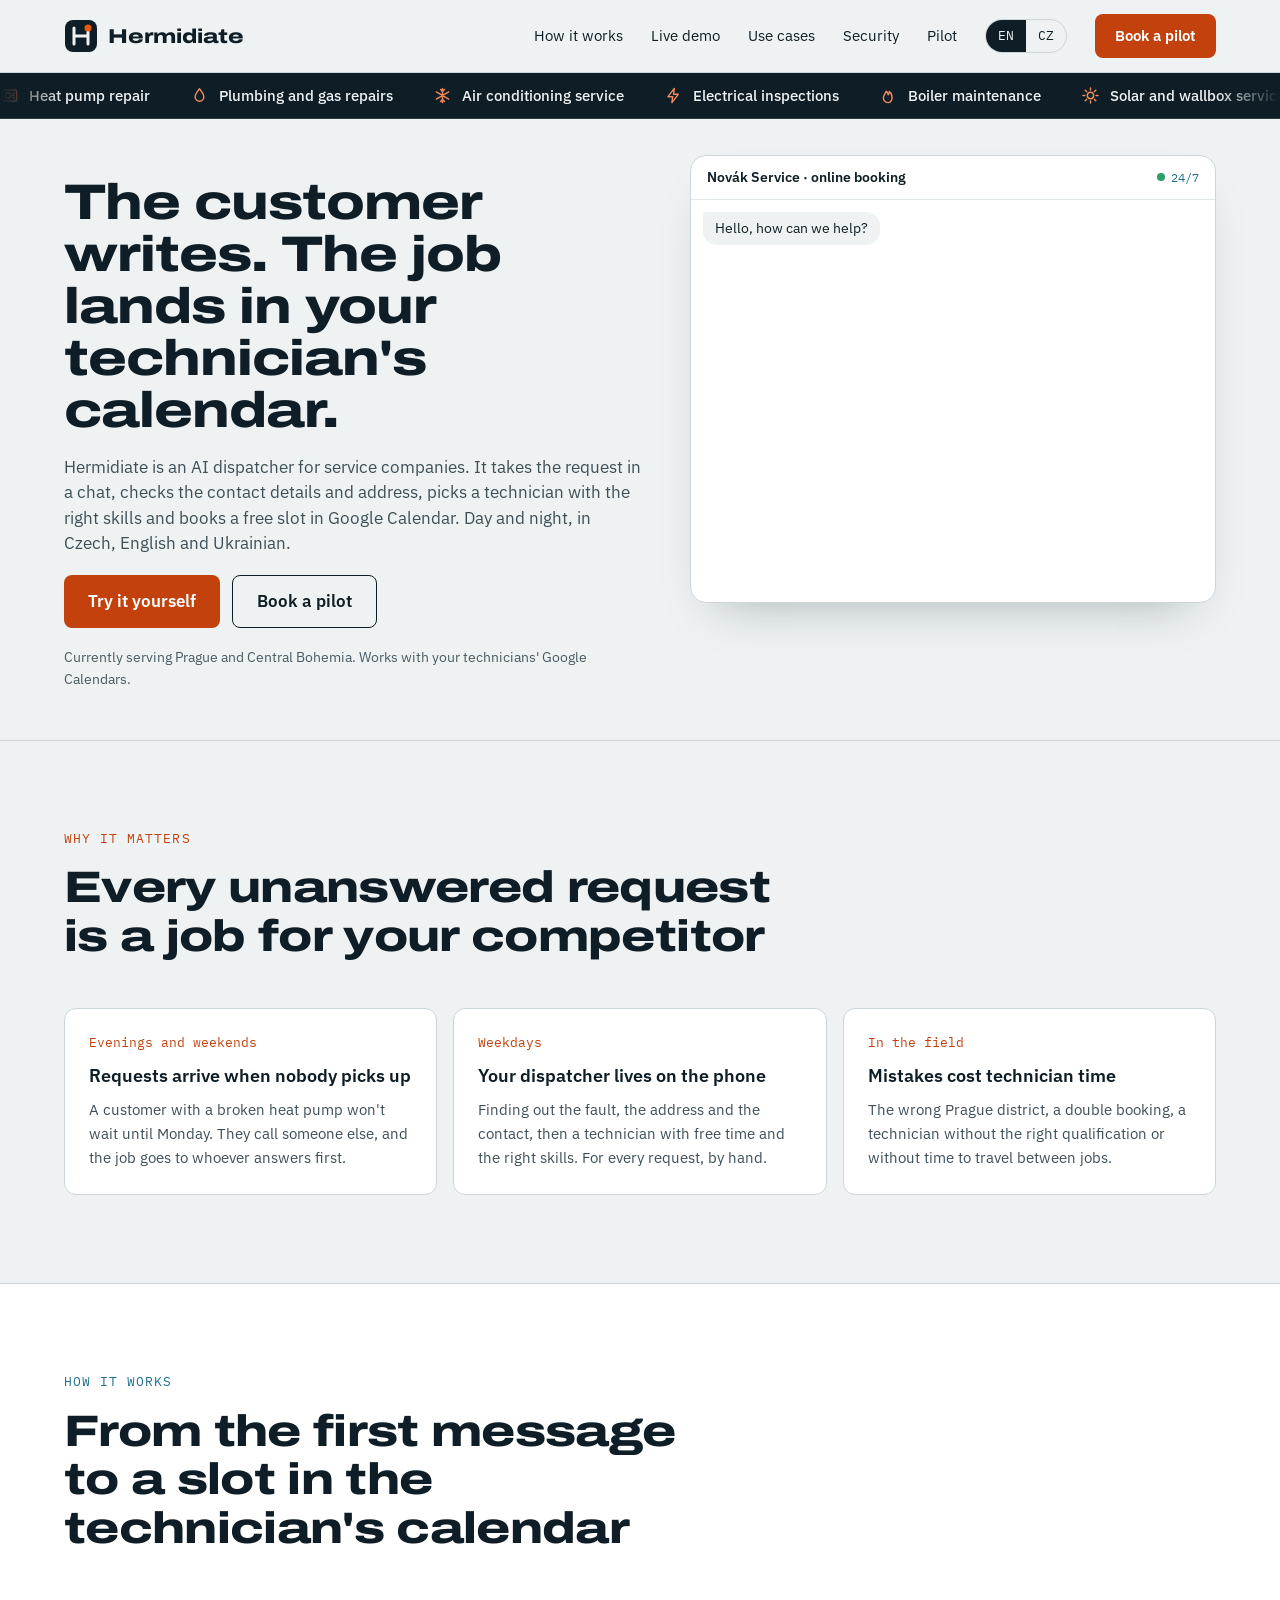
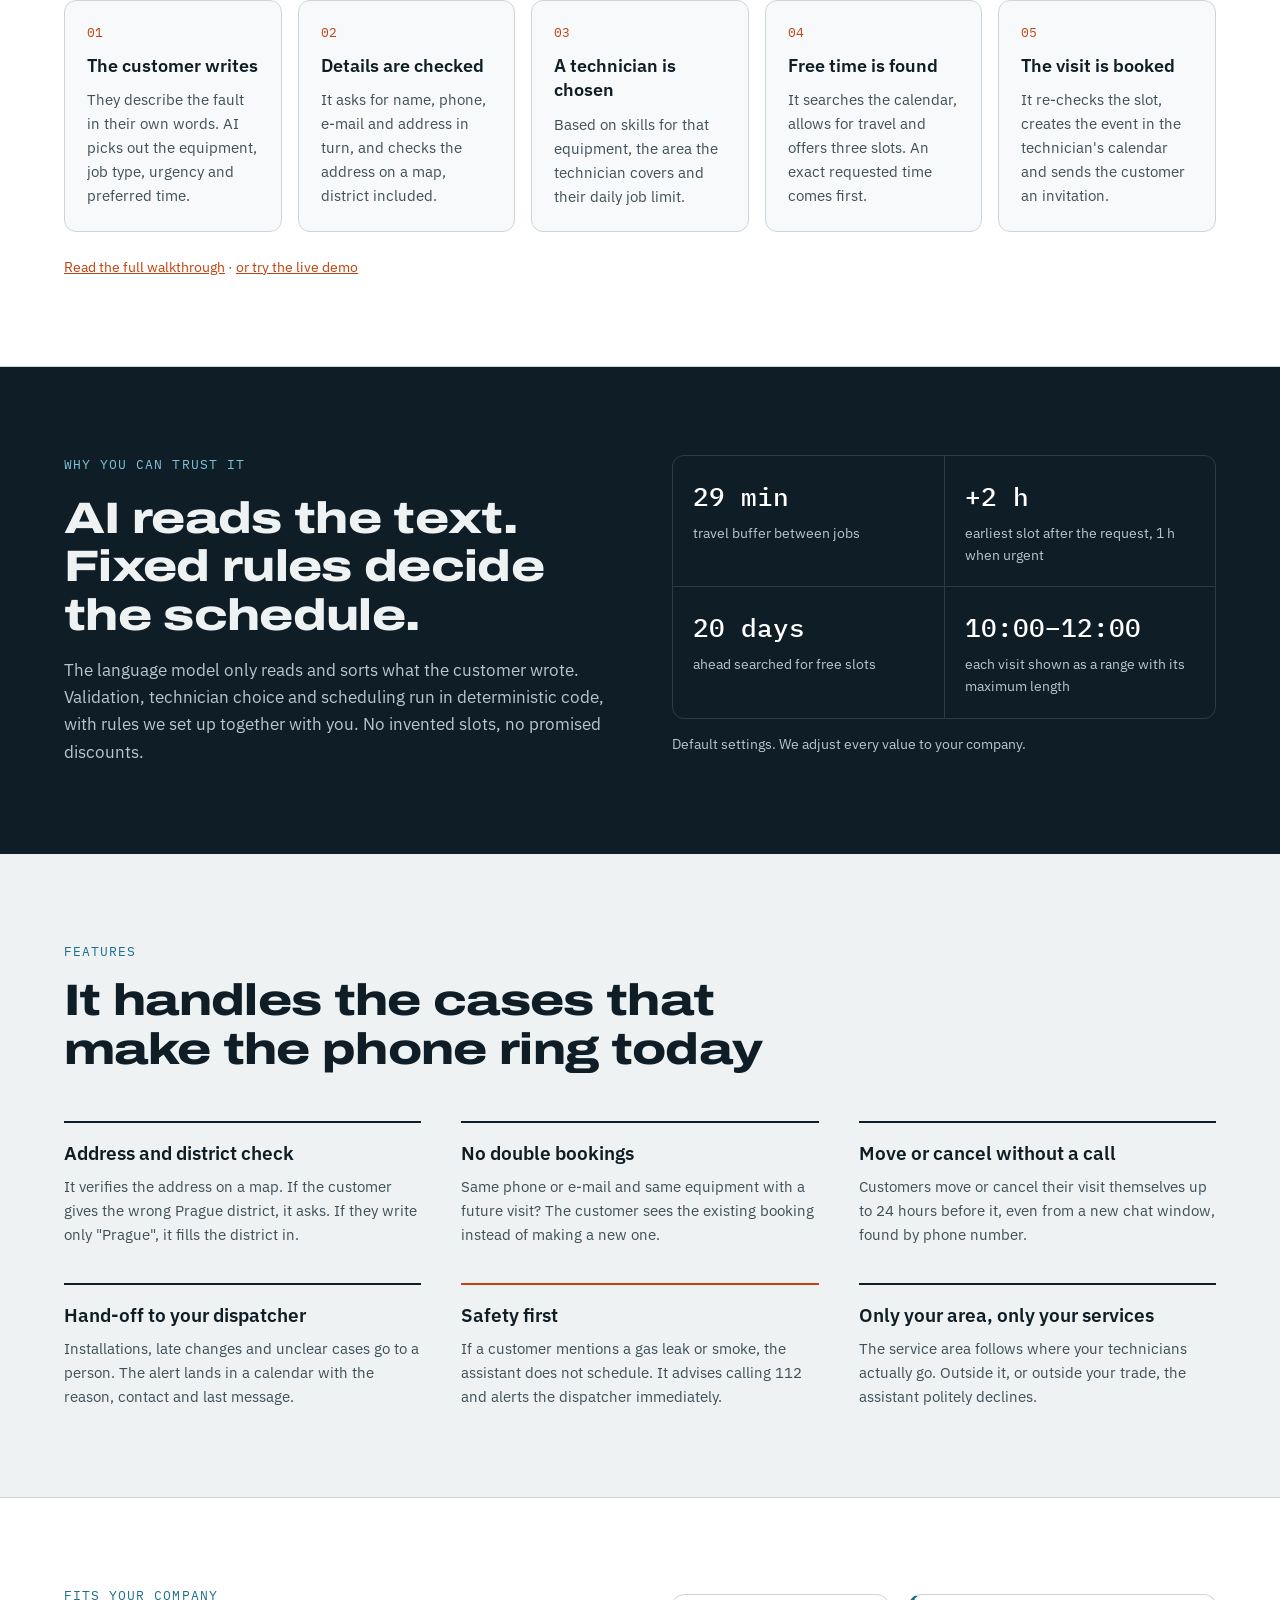
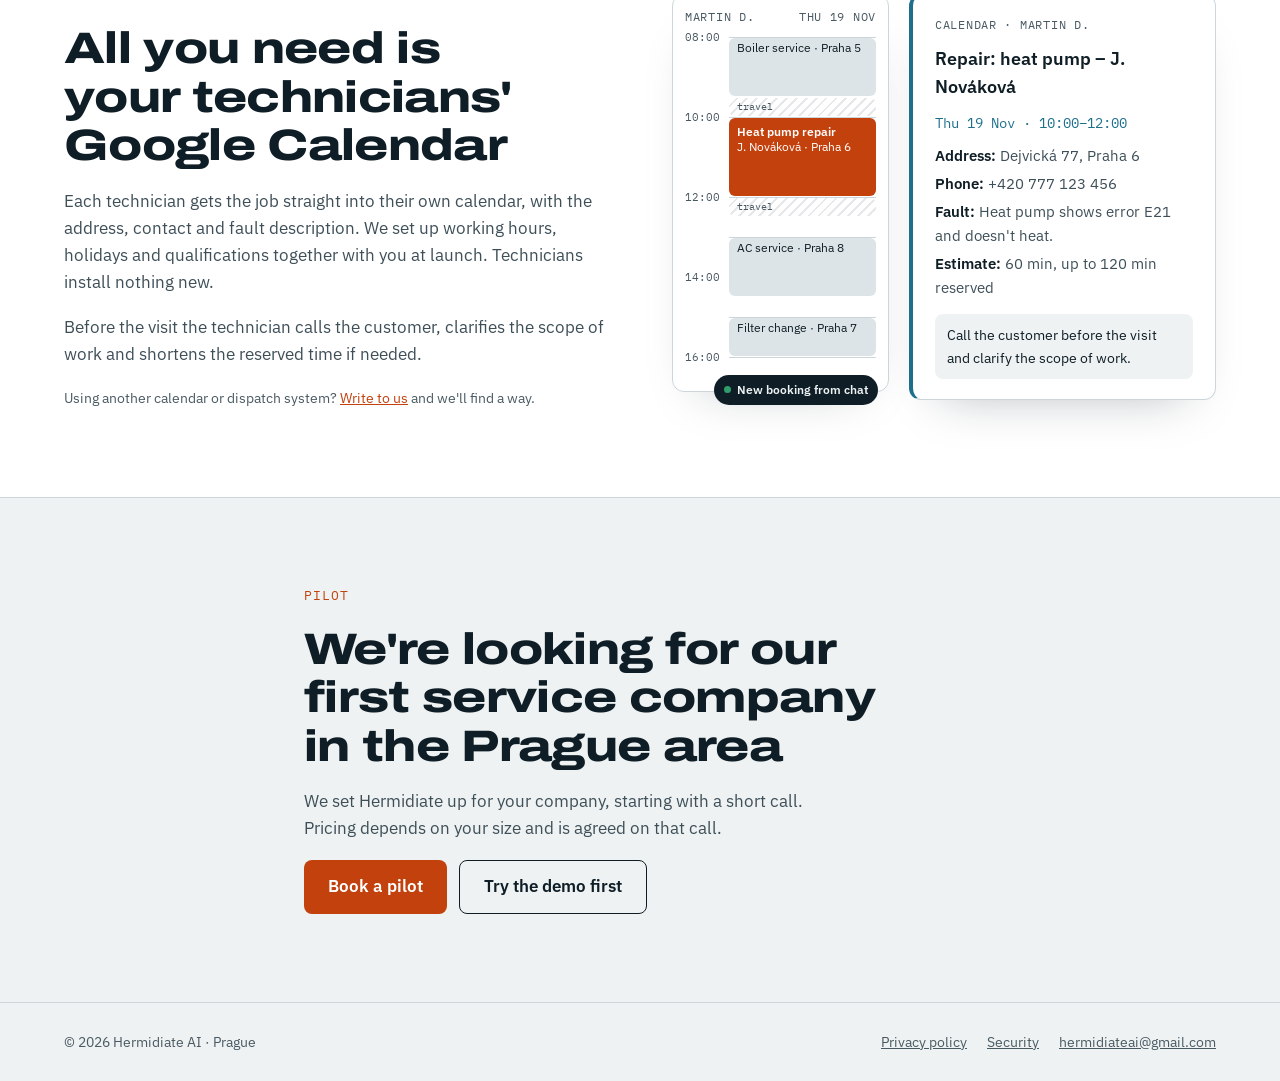
==== commit 5ff8e00b: "Move services ticker right under the header, drop label and pause button The band now runs full widt" ====
--- a/index.html
+++ b/index.html
@@ -32,51 +32,7 @@
   </div>
 </header>
 <main id="main">
-  <section id="top" class="wrap hero">
-    <div class="hero-text">
-      <h1>The customer writes. The job lands in your technician's calendar.</h1>
-      <p class="lead">Hermidiate is an AI dispatcher for service companies. It takes the request in a chat, checks the contact details and address, picks a technician with the right skills and books a free slot in Google Calendar. Day and night, in Czech, English and Ukrainian.</p>
-      <div class="actions">
-        <a class="btn btn-primary" href="live-demo.html">Try it yourself</a>
-        <a class="btn btn-outline" href="pilot.html">Book a pilot</a>
-      </div>
-      <p class="small">Currently serving Prague and Central Bohemia. Works with your technicians' Google Calendars.</p>
-    </div>
-
-    <div class="hero-demo">
-      <div class="chat" role="img" aria-label="Example conversation between a customer and the Hermidiate assistant">
-        <div class="chat-head">
-          <span>Novák Service · online booking</span>
-          <span class="status">24/7</span>
-        </div>
-        <div class="chat-body">
-          <div class="msg msg-bot">Hello, how can we help?</div>
-          <div class="msg msg-user">My heat pump shows error E21 and isn't heating.</div>
-          <div class="msg msg-bot">Understood. Which address should the technician come to?</div>
-          <div class="msg msg-user">Dejvická 77, Prague 4</div>
-          <div class="msg msg-bot">According to the map, Dejvická 77 is in Prague&nbsp;6. Shall I correct it?</div>
-          <div class="msg msg-user">Yes, Prague 6.</div>
-          <div class="msg msg-bot msg-wide">
-            <span>Free slots for a heat pump service:</span>
-            <span class="slots">
-              <span class="slot slot-picked">Thu 19 Nov · 10:00–12:00</span>
-              <span class="slot">Fri 20 Nov · 08:00–10:00</span>
-              <span class="slot">Mon 23 Nov · 13:00–15:00</span>
-            </span>
-          </div>
-        </div>
-      </div>
-      <div class="booked">
-        <svg width="22" height="22" viewBox="0 0 24 24" aria-hidden="true"><rect x="3" y="5" width="18" height="16" rx="2" stroke="#7CC4DC" stroke-width="2" fill="none"/><path d="M3 10h18M8 3v4M16 3v4M9 15l2 2 4-4" stroke="#7CC4DC" stroke-width="2" fill="none" stroke-linecap="round" stroke-linejoin="round"/></svg>
-        <div class="booked-text">
-          <strong>Booked: Thursday 19 Nov, 10:00–12:00</strong>
-          <span>Technician Martin D. · heat pump service · Google Calendar invitation sent</span>
-        </div>
-      </div>
-    </div>
-  </section>
-
-  <!-- Services ticker: list is duplicated so the loop is seamless; the copy is hidden from screen readers -->
+  <!-- Services ticker (right under the header, pauses on hover): list is duplicated so the loop is seamless; the copy is hidden from screen readers -->
   <section class="ticker" aria-label="Visits Hermidiate can book">
     <svg width="0" height="0" style="position:absolute" aria-hidden="true">
       <symbol id="i-heat" viewBox="0 0 24 24"><rect x="3" y="5" width="18" height="14" rx="2"/><circle cx="10" cy="12" r="3.5"/><path d="M16 9h2M16 12h2M16 15h2"/></symbol>
@@ -92,7 +48,6 @@
       <symbol id="i-key" viewBox="0 0 24 24"><circle cx="8" cy="15" r="4"/><path d="M11 12 20 3M16.5 6.5l2.5 2.5M14 9l2 2"/></symbol>
     </svg>
     <div class="ticker-row">
-      <a class="ticker-label" href="use-cases.html">We book</a>
       <div class="ticker-window">
         <div class="ticker-track">
           <ul class="ticker-list">
@@ -129,10 +84,50 @@
           </ul>
         </div>
       </div>
-      <button class="ticker-toggle" type="button" aria-pressed="false" aria-label="Pause the moving list">
-        <svg class="i-pause" viewBox="0 0 24 24" aria-hidden="true"><path d="M8 5v14M16 5v14"/></svg>
-        <svg class="i-play" viewBox="0 0 24 24" aria-hidden="true"><path d="M7 5l12 7-12 7V5Z"/></svg>
-      </button>
+    </div>
+  </section>
+
+  <section id="top" class="wrap hero">
+    <div class="hero-text">
+      <h1>The customer writes. The job lands in your technician's calendar.</h1>
+      <p class="lead">Hermidiate is an AI dispatcher for service companies. It takes the request in a chat, checks the contact details and address, picks a technician with the right skills and books a free slot in Google Calendar. Day and night, in Czech, English and Ukrainian.</p>
+      <div class="actions">
+        <a class="btn btn-primary" href="live-demo.html">Try it yourself</a>
+        <a class="btn btn-outline" href="pilot.html">Book a pilot</a>
+      </div>
+      <p class="small">Currently serving Prague and Central Bohemia. Works with your technicians' Google Calendars.</p>
+    </div>
+
+    <div class="hero-demo">
+      <div class="chat" role="img" aria-label="Example conversation between a customer and the Hermidiate assistant">
+        <div class="chat-head">
+          <span>Novák Service · online booking</span>
+          <span class="status">24/7</span>
+        </div>
+        <div class="chat-body">
+          <div class="msg msg-bot">Hello, how can we help?</div>
+          <div class="msg msg-user">My heat pump shows error E21 and isn't heating.</div>
+          <div class="msg msg-bot">Understood. Which address should the technician come to?</div>
+          <div class="msg msg-user">Dejvická 77, Prague 4</div>
+          <div class="msg msg-bot">According to the map, Dejvická 77 is in Prague&nbsp;6. Shall I correct it?</div>
+          <div class="msg msg-user">Yes, Prague 6.</div>
+          <div class="msg msg-bot msg-wide">
+            <span>Free slots for a heat pump service:</span>
+            <span class="slots">
+              <span class="slot slot-picked">Thu 19 Nov · 10:00–12:00</span>
+              <span class="slot">Fri 20 Nov · 08:00–10:00</span>
+              <span class="slot">Mon 23 Nov · 13:00–15:00</span>
+            </span>
+          </div>
+        </div>
+      </div>
+      <div class="booked">
+        <svg width="22" height="22" viewBox="0 0 24 24" aria-hidden="true"><rect x="3" y="5" width="18" height="16" rx="2" stroke="#7CC4DC" stroke-width="2" fill="none"/><path d="M3 10h18M8 3v4M16 3v4M9 15l2 2 4-4" stroke="#7CC4DC" stroke-width="2" fill="none" stroke-linecap="round" stroke-linejoin="round"/></svg>
+        <div class="booked-text">
+          <strong>Booked: Thursday 19 Nov, 10:00–12:00</strong>
+          <span>Technician Martin D. · heat pump service · Google Calendar invitation sent</span>
+        </div>
+      </div>
     </div>
   </section>
 
--- a/assets/styles.css
+++ b/assets/styles.css
@@ -409,54 +409,32 @@
 .form-compact { padding: 22px; gap: 12px; }
 .form-compact .field input, .form-compact .field select { min-height: 40px; }
 
-/* ---------- Services ticker (home, under the hero) ---------- */
-.ticker { background: var(--ink); color: var(--on-dark); }
-.ticker-row {
-  max-width: var(--max); margin: 0 auto; display: flex; align-items: center; gap: 16px;
-  padding-block: 14px;
-  padding-left: max(24px, env(safe-area-inset-left, 0px));
-  padding-right: max(24px, env(safe-area-inset-right, 0px));
-}
-.ticker-label {
-  flex: none; font-family: var(--font-mono); font-size: 13px; letter-spacing: 0.08em; text-transform: uppercase;
-  color: var(--cold-light); text-decoration: none; padding: 6px 12px; border: 1px solid var(--ink-line); border-radius: 999px;
-}
-.ticker-label:hover { color: #FFFFFF; border-color: var(--cold-light); }
+/* ---------- Services ticker (home, right under the header) ---------- */
+.ticker { background: var(--ink); color: var(--on-dark); border-bottom: 1px solid var(--ink-line); }
+.ticker-row { display: flex; align-items: center; padding-block: 11px; }
 .ticker-window {
   flex: 1 1 auto; min-width: 0; overflow: hidden;
-  -webkit-mask-image: linear-gradient(90deg, transparent, #000 6%, #000 94%, transparent);
-          mask-image: linear-gradient(90deg, transparent, #000 6%, #000 94%, transparent);
-}
-.ticker-track { display: flex; width: max-content; animation: ticker-move 45s linear infinite; }
+  -webkit-mask-image: linear-gradient(90deg, transparent, #000 5%, #000 95%, transparent);
+          mask-image: linear-gradient(90deg, transparent, #000 5%, #000 95%, transparent);
+}
+.ticker-track { display: flex; width: max-content; animation: ticker-move 50s linear infinite; }
 .ticker-list { display: flex; gap: 40px; padding: 0 40px 0 0; margin: 0; list-style: none; }
-.ticker-list li { display: flex; align-items: center; gap: 10px; white-space: nowrap; font-size: 15px; font-weight: 500; }
+.ticker-list li { display: flex; align-items: center; gap: 10px; white-space: nowrap; font-size: 14.5px; font-weight: 500; }
 .ticker-list svg {
-  width: 20px; height: 20px; flex: none; fill: none; stroke: var(--accent-soft, #F08A5D);
+  width: 19px; height: 19px; flex: none; fill: none; stroke: var(--accent-soft, #F08A5D);
   stroke-width: 1.8; stroke-linecap: round; stroke-linejoin: round;
 }
-.ticker:hover .ticker-track,
-.ticker.is-paused .ticker-track { animation-play-state: paused; }
+/* Hover pauses the band so an item can be read */
+.ticker:hover .ticker-track { animation-play-state: paused; }
 @keyframes ticker-move { to { transform: translateX(-50%); } }
-
-.ticker-toggle {
-  flex: none; width: 36px; height: 36px; display: grid; place-items: center; cursor: pointer;
-  background: transparent; border: 1px solid var(--ink-line); border-radius: 50%; color: var(--on-dark);
-}
-.ticker-toggle:hover { border-color: var(--cold-light); }
-.ticker-toggle svg { width: 16px; height: 16px; fill: none; stroke: currentColor; stroke-width: 2; stroke-linecap: round; stroke-linejoin: round; }
-.ticker-toggle .i-play { display: none; }
-.ticker.is-paused .ticker-toggle .i-play { display: block; }
-.ticker.is-paused .ticker-toggle .i-pause { display: none; }
 
 /* Reduced motion: no movement, the list wraps into a static row */
 @media (prefers-reduced-motion: reduce) {
+  .ticker-row { max-width: var(--max); margin: 0 auto; padding-inline: 24px; }
   .ticker-track { animation: none; width: auto; }
-  .ticker-list { flex-wrap: wrap; gap: 10px 28px; padding: 0; }
-  .ticker-list[aria-hidden="true"], .ticker-toggle { display: none; }
+  .ticker-list { flex-wrap: wrap; gap: 8px 28px; padding: 0; }
+  .ticker-list[aria-hidden="true"] { display: none; }
   .ticker-window { -webkit-mask-image: none; mask-image: none; }
-}
-@media (max-width: 600px) {
-  .ticker-label { display: none; }
 }
 
 /* ---------- Scroll reveal (added by assets/effects.js; content stays visible without JS) ---------- */
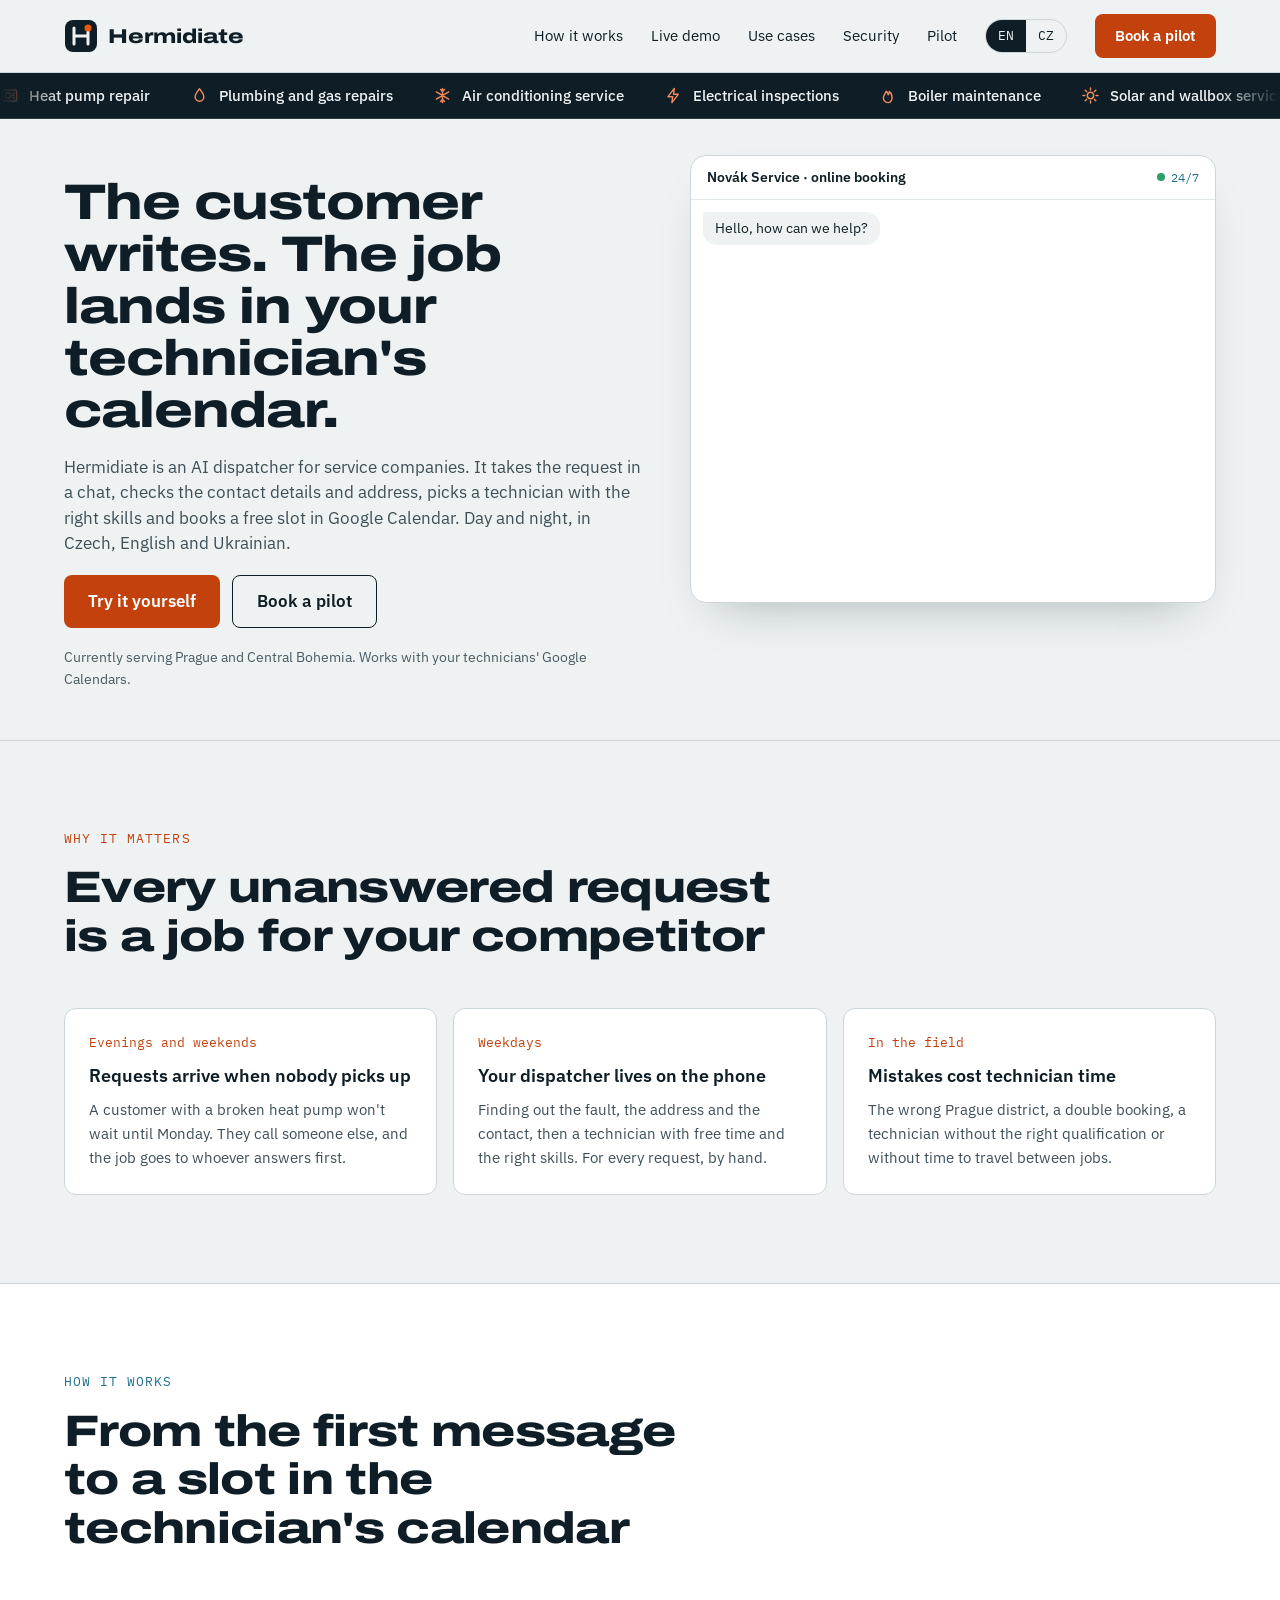
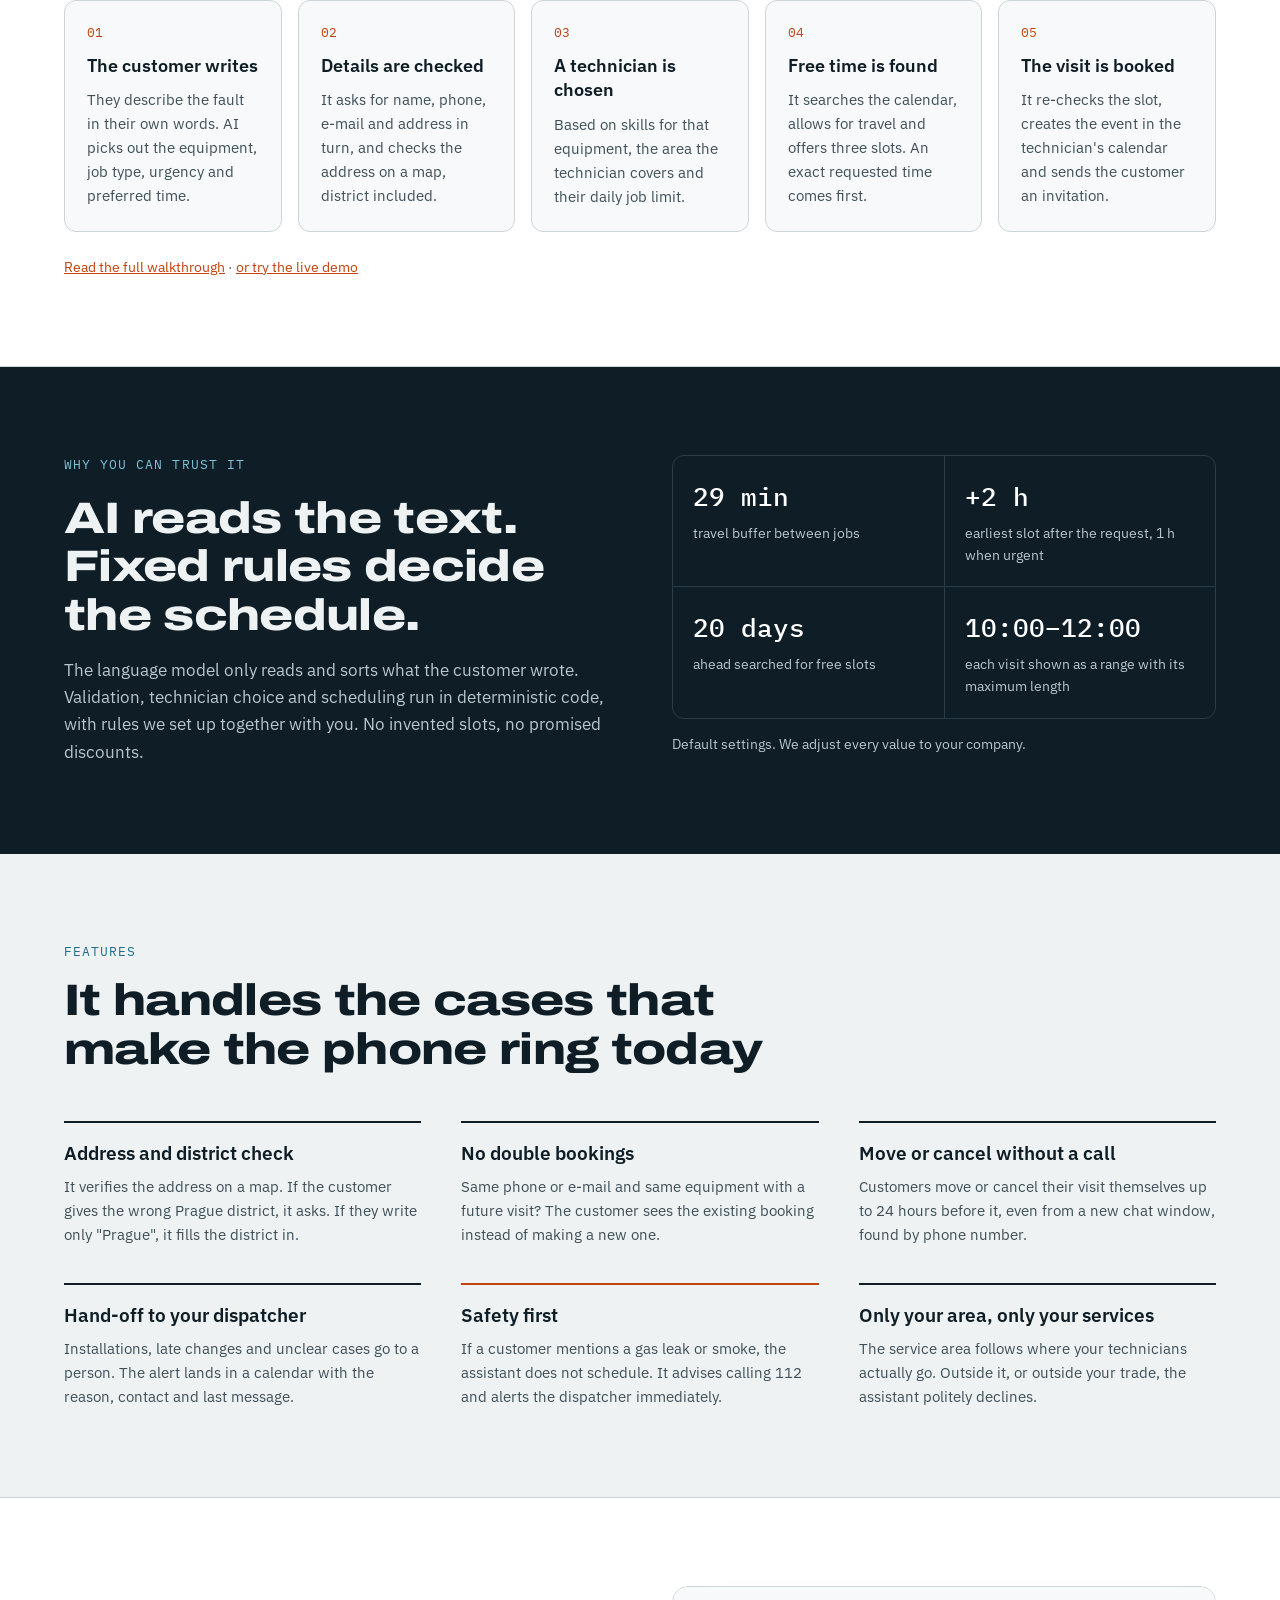
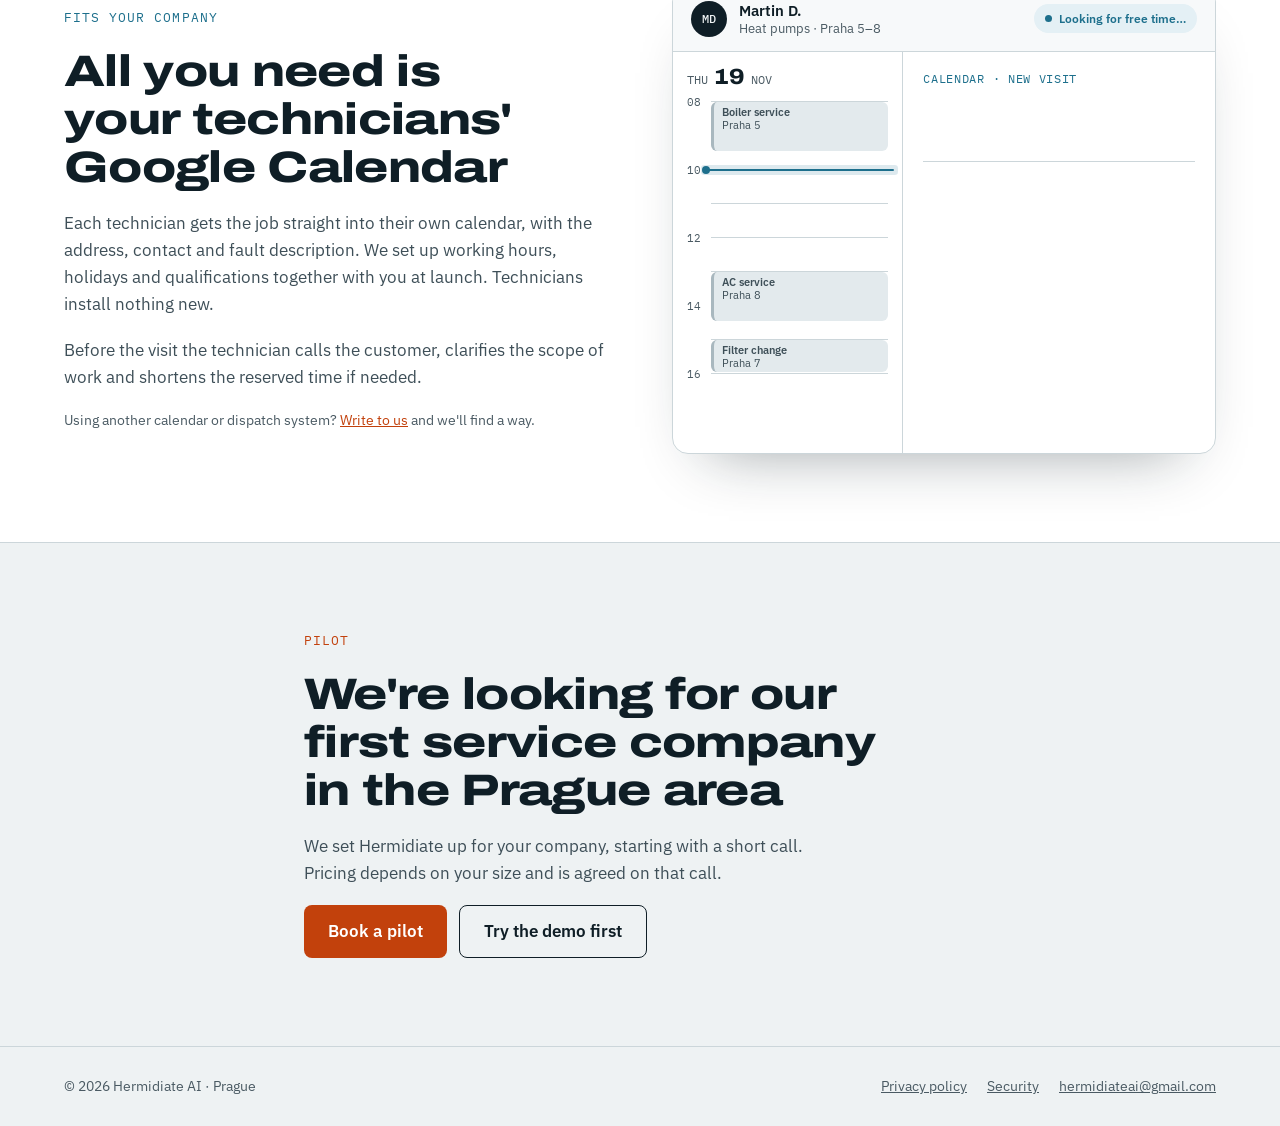
==== commit c64d8291: "Redesign the booking illustration and its animation One card instead of two: technician header with " ====
--- a/index.html
+++ b/index.html
@@ -207,37 +207,47 @@
         <p class="body">Before the visit the technician calls the customer, clarifies the scope of work and shortens the reserved time if needed.</p>
         <p class="small">Using another calendar or dispatch system? <a href="pilot.html#contact">Write to us</a> and we'll find a way.</p>
       </div>
-      <div class="cal-scene">
-        <!-- Mini day calendar: the new booking drops into the free 10:00–12:00 slot when scrolled into view -->
-        <div class="cal-day" role="img" aria-label="Technician's day on Thursday 19 November: a new heat pump repair is booked into the free slot from 10:00 to 12:00, between two existing jobs, with 30 minutes of travel time around it">
-          <div class="cal-day-head"><span>Martin D.</span><span>Thu 19 Nov</span></div>
-          <div class="cal-grid" aria-hidden="true">
-            <span class="cal-hour" style="--h:0">08:00</span>
-            <span class="cal-hour" style="--h:2">10:00</span>
-            <span class="cal-hour" style="--h:4">12:00</span>
-            <span class="cal-hour" style="--h:6">14:00</span>
-            <span class="cal-hour" style="--h:8">16:00</span>
-            <span class="cal-ev cal-busy" style="--from:0;--len:1.5">Boiler service · Praha 5</span>
-            <span class="cal-ev cal-travel" style="--from:1.5;--len:0.5">travel</span>
-            <span class="cal-ev cal-new" style="--from:2;--len:2"><b>Heat pump repair</b>J. Nováková · Praha 6</span>
-            <span class="cal-ev cal-travel" style="--from:4;--len:0.5">travel</span>
-            <span class="cal-ev cal-busy" style="--from:5;--len:1.5">AC service · Praha 8</span>
-            <span class="cal-ev cal-busy" style="--from:7;--len:1">Filter change · Praha 7</span>
+      <!-- Booking scene: the system scans the technician's day, finds the free 10:00–12:00 slot,
+           books it and fills in the job card. assets/effects.js plays it once when it scrolls into view. -->
+      <div class="bk" data-status-search="Looking for free time…" data-status-found="Free slot found · 10:00–12:00" data-status-done="Booked · invitation sent">
+        <div class="bk-head">
+          <span class="bk-avatar" aria-hidden="true">MD</span>
+          <span class="bk-who"><b>Martin D.</b><span>Heat pumps · Praha 5–8</span></span>
+          <span class="bk-status" aria-hidden="true"><i></i><span class="bk-status-text">Booked · invitation sent</span></span>
+        </div>
+        <div class="bk-body">
+          <div class="bk-day" role="img" aria-label="Technician's day on Thursday 19 November: a new heat pump repair is booked into the free slot from 10:00 to 12:00, between two existing jobs, with 30 minutes of travel time around it">
+            <div class="bk-date" aria-hidden="true"><span>Thu</span><b>19</b><span>Nov</span></div>
+            <div class="bk-grid" aria-hidden="true">
+              <span class="bk-hour" style="--h:0">08</span>
+              <span class="bk-hour" style="--h:2">10</span>
+              <span class="bk-hour" style="--h:4">12</span>
+              <span class="bk-hour" style="--h:6">14</span>
+              <span class="bk-hour" style="--h:8">16</span>
+              <span class="bk-ev bk-busy" style="--from:0;--len:1.5"><b>Boiler service</b>Praha 5</span>
+              <span class="bk-ev bk-travel" style="--from:1.5;--len:0.5">travel</span>
+              <span class="bk-gap" style="--from:2;--len:2"><span>free · 2 h</span></span>
+              <span class="bk-ev bk-new" style="--from:2;--len:2"><b>Heat pump repair</b>J. Nováková · Praha 6</span>
+              <span class="bk-ev bk-travel" style="--from:4;--len:0.5">travel</span>
+              <span class="bk-ev bk-busy" style="--from:5;--len:1.5"><b>AC service</b>Praha 8</span>
+              <span class="bk-ev bk-busy" style="--from:7;--len:1"><b>Filter change</b>Praha 7</span>
+              <span class="bk-scan"></span>
+            </div>
           </div>
-          <span class="cal-toast" aria-hidden="true">New booking from chat</span>
-        </div>
-      <div class="event" role="img" aria-label="Example of a job in the technician's calendar">
-        <span class="event-cal">Calendar · Martin D.</span>
-        <span class="event-title">Repair: heat pump – J. Nováková</span>
-        <span class="event-time">Thu 19 Nov · 10:00–12:00</span>
-        <ul class="event-list">
-          <li><b>Address:</b> Dejvická 77, Praha 6</li>
-          <li><b>Phone:</b> +420 777 123 456</li>
-          <li><b>Fault:</b> Heat pump shows error E21 and doesn't heat.</li>
-          <li><b>Estimate:</b> 60 min, up to 120 min reserved</li>
-        </ul>
-        <span class="event-call">Call the customer before the visit and clarify the scope of work.</span>
-      </div>
+          <div class="bk-card">
+            <span class="bk-label">Calendar · new visit</span>
+            <span class="bk-title">Repair: heat pump – J.&nbsp;Nováková</span>
+            <span class="bk-time"><svg viewBox="0 0 24 24" aria-hidden="true"><circle cx="12" cy="12" r="8.5"/><path d="M12 7.5V12l3 2"/></svg>Thu 19 Nov · 10:00–12:00</span>
+            <dl class="bk-rows">
+              <div class="bk-row"><dt>Address</dt><dd>Dejvická 77, Praha 6</dd></div>
+              <div class="bk-row"><dt>Phone</dt><dd>+420 777 123 456</dd></div>
+              <div class="bk-row"><dt>Fault</dt><dd>Heat pump shows error E21 and doesn't heat.</dd></div>
+              <div class="bk-row"><dt>Estimate</dt><dd>60 min, up to 120 min reserved</dd></div>
+            </dl>
+            <p class="bk-call">Call the customer before the visit and clarify the scope of work.</p>
+          </div>
+        </div>
+        <button class="bk-replay" type="button" hidden><svg viewBox="0 0 24 24" aria-hidden="true"><path d="M4 12a8 8 0 1 0 2.4-5.7M4 4v4.5h4.5"/></svg>Replay</button>
       </div>
     </div>
   </section>
--- a/assets/styles.css
+++ b/assets/styles.css
@@ -263,19 +263,6 @@
 /* ---------- Rules note ---------- */
 .rules-note { margin-top: 14px; font-size: 14px; color: var(--on-dark-muted); }
 
-/* ---------- Calendar event example ---------- */
-.event {
-  background: var(--surface); border: 1px solid var(--line); border-left: 4px solid var(--cold);
-  border-radius: var(--radius); padding: 20px 22px; display: flex; flex-direction: column; gap: 10px;
-  box-shadow: 0 24px 48px -32px rgba(15, 30, 38, 0.35);
-}
-.event-cal { font-family: var(--font-mono); font-size: 12px; color: var(--muted); text-transform: uppercase; letter-spacing: 0.06em; }
-.event-title { font-size: 18px; font-weight: 600; color: var(--ink); }
-.event-time { font-family: var(--font-mono); font-size: 14px; color: var(--cold); }
-.event-list { margin: 0; padding: 0; list-style: none; display: flex; flex-direction: column; gap: 4px; font-size: 15px; color: var(--text); }
-.event-list b { color: var(--ink); font-weight: 600; }
-.event-call { margin-top: 4px; padding: 10px 12px; border-radius: 8px; background: var(--ground); font-size: 14px; color: var(--ink); }
-
 /* ---------- Pilot steps ---------- */
 .pilot-steps { list-style: none; margin: 8px 0 0; padding: 0; display: flex; flex-direction: column; gap: 14px; counter-reset: pilot; }
 .pilot-steps li { display: flex; gap: 14px; align-items: flex-start; color: var(--text); max-width: 32em; }
@@ -470,62 +457,137 @@
 /* ---------- Count-up numbers in the dark band ---------- */
 .rule-value { font-variant-numeric: tabular-nums; }
 
-/* ---------- Mini day calendar ("Fits your company") ---------- */
-.cal-scene { display: flex; flex-wrap: wrap; gap: 20px; align-items: flex-start; }
-.cal-scene .event { flex: 1 1 300px; min-width: 0; }
-.cal-day {
-  --hour: 40px;
-  position: relative; flex: 1 1 210px; max-width: 260px; min-width: 0;
-  background: var(--surface); border: 1px solid var(--line); border-radius: var(--radius);
-  padding: 12px 12px 14px; box-shadow: 0 24px 48px -32px rgba(15, 30, 38, 0.35);
-}
-.cal-day-head {
-  display: flex; justify-content: space-between; gap: 8px; margin-bottom: 10px;
-  font-family: var(--font-mono); font-size: 12px; text-transform: uppercase; letter-spacing: 0.06em; color: var(--muted);
-}
-.cal-grid {
-  position: relative; height: calc(var(--hour) * 8.5); margin-left: 44px;
+/* ---------- Booking scene ("Fits your company", home) ----------
+   Static by default = the finished booking. effects.js adds .bk-anim, then
+   .s1 (scan the day) → .s2 (free slot found) → .s3 (visit booked) → .s4 (job card filled). */
+.bk {
+  --hour: 34px;
+  position: relative; background: var(--surface); border: 1px solid var(--line); border-radius: 16px;
+  box-shadow: 0 30px 60px -36px rgba(15, 30, 38, 0.45); overflow: hidden;
+}
+.bk-head {
+  display: flex; align-items: center; gap: 12px; padding: 14px 18px;
+  border-bottom: 1px solid var(--line); background: var(--surface-soft);
+}
+.bk-avatar {
+  flex: none; width: 36px; height: 36px; border-radius: 50%; display: grid; place-items: center;
+  background: var(--ink); color: var(--on-dark); font-family: var(--font-mono); font-size: 12px; font-weight: 500;
+}
+.bk-who { display: flex; flex-direction: column; min-width: 0; line-height: 1.3; }
+.bk-who b { font-size: 15px; font-weight: 600; color: var(--ink); }
+.bk-who span { font-size: 12.5px; color: var(--muted); }
+.bk-status {
+  margin-left: auto; display: inline-flex; align-items: center; gap: 7px; padding: 5px 11px; border-radius: 999px;
+  background: #DDF3E8; color: #1B6B45; font-size: 12px; font-weight: 600; white-space: nowrap;
+  transition: background-color 0.3s ease, color 0.3s ease;
+}
+.bk-status i { width: 7px; height: 7px; border-radius: 50%; background: var(--ok); flex: none; }
+
+.bk-body { display: grid; grid-template-columns: minmax(170px, 0.85fr) 1.15fr; }
+.bk-day { padding: 14px 14px 18px; border-right: 1px solid var(--line); }
+.bk-date { display: flex; align-items: baseline; gap: 6px; margin-bottom: 12px; font-family: var(--font-mono); font-size: 12px; text-transform: uppercase; color: var(--muted); }
+.bk-date b { font-family: var(--font-display); font-stretch: 112%; font-size: 22px; font-weight: 800; color: var(--ink); line-height: 1; }
+.bk-grid {
+  position: relative; height: calc(var(--hour) * 9); margin-left: 24px;
   background: repeating-linear-gradient(to bottom, var(--line) 0 1px, transparent 1px var(--hour));
 }
-.cal-hour {
-  position: absolute; left: -44px; top: calc(var(--h) * var(--hour) - 8px);
+.bk-hour {
+  position: absolute; left: -24px; top: calc(var(--h) * var(--hour) - 7px);
   font-family: var(--font-mono); font-size: 11px; color: var(--muted); font-variant-numeric: tabular-nums;
 }
-.cal-ev {
+.bk-ev, .bk-gap {
   position: absolute; left: 0; right: 0;
   top: calc(var(--from) * var(--hour) + 1px); height: calc(var(--len) * var(--hour) - 2px);
-  border-radius: 6px; padding: 3px 8px; font-size: 11.5px; line-height: 1.3; overflow: hidden;
-}
-.cal-busy { background: #DCE4E7; color: var(--ink); }
-.cal-travel {
-  color: var(--muted); font-family: var(--font-mono); font-size: 10px; display: flex; align-items: center;
-  background: repeating-linear-gradient(135deg, transparent 0 5px, rgba(74, 90, 99, 0.14) 5px 7px);
-}
-.cal-new { background: var(--accent); color: #FFFFFF; display: flex; flex-direction: column; padding: 6px 8px; font-size: 12px; }
-.cal-new b { font-weight: 600; }
-.cal-toast {
-  position: absolute; right: 10px; bottom: -14px; padding: 5px 10px; border-radius: 999px;
-  background: var(--ink); color: var(--on-dark); font-size: 12px; font-weight: 600; white-space: nowrap;
-}
-.cal-toast::before { content: ""; display: inline-block; width: 7px; height: 7px; margin-right: 6px; border-radius: 50%; background: var(--ok); vertical-align: 1px; }
-
-/* Animated version: only when motion is allowed (effects.js adds .reveal-on to <html>) */
-.reveal-on .cal-new { opacity: 0; transform: translateY(-60px) scale(0.96); }
-.reveal-on .cal-travel { opacity: 0; }
-.reveal-on .cal-toast { opacity: 0; transform: translateY(6px); }
-.reveal-on .cal-scene .event { opacity: 0; transform: translateX(16px); }
-.reveal-on .cal-scene.is-live .cal-new {
-  opacity: 1; transform: none;
-  transition: opacity 0.3s ease 0.3s, transform 0.7s cubic-bezier(0.34, 1.45, 0.64, 1) 0.3s;
-  animation: cal-glow 1.2s ease 1.1s;
-}
-.reveal-on .cal-scene.is-live .cal-travel { opacity: 1; transition: opacity 0.4s ease 1s; }
-.reveal-on .cal-scene.is-live .cal-toast { opacity: 1; transform: none; transition: opacity 0.4s ease 1.2s, transform 0.4s ease 1.2s; }
-.reveal-on .cal-scene.is-live .event { opacity: 1; transform: none; transition: opacity 0.5s ease 1.5s, transform 0.5s ease 1.5s; }
-@keyframes cal-glow { 50% { box-shadow: 0 0 0 6px rgba(194, 65, 12, 0.22); } }
-
-@media (max-width: 520px) {
-  .cal-day { max-width: none; }
+  border-radius: 6px; font-size: 11px; line-height: 1.25; overflow: hidden;
+}
+.bk-ev { padding: 4px 8px; display: flex; flex-direction: column; }
+.bk-ev b { font-weight: 600; }
+.bk-busy { background: #E3EAED; color: var(--text); border-left: 3px solid var(--line-strong); }
+.bk-travel {
+  justify-content: center; color: var(--muted); font-family: var(--font-mono); font-size: 9.5px; padding-block: 0;
+  background: repeating-linear-gradient(135deg, transparent 0 5px, rgba(74, 90, 99, 0.13) 5px 7px);
+}
+.bk-new {
+  background: var(--accent); color: #FFFFFF; font-size: 11.5px; padding: 6px 9px; gap: 1px;
+  box-shadow: 0 8px 18px -8px rgba(194, 65, 12, 0.6);
+}
+.bk-gap {
+  display: grid; place-items: center; border: 1.5px dashed var(--accent); background: rgba(194, 65, 12, 0.06);
+  font-family: var(--font-mono); font-size: 10.5px; color: var(--accent); opacity: 0;
+}
+.bk-scan {
+  position: absolute; left: -6px; right: -6px; top: 0; height: 2px; border-radius: 2px; opacity: 0;
+  background: var(--cold); box-shadow: 0 0 0 4px rgba(29, 111, 140, 0.15);
+}
+.bk-scan::before { content: ""; position: absolute; left: -3px; top: -3px; width: 8px; height: 8px; border-radius: 50%; background: var(--cold); }
+
+.bk-card { padding: 18px 20px 20px; display: flex; flex-direction: column; gap: 8px; min-width: 0; }
+.bk-label { font-family: var(--font-mono); font-size: 11.5px; color: var(--cold); text-transform: uppercase; letter-spacing: 0.06em; }
+.bk-title { font-size: 17px; font-weight: 600; line-height: 1.3; color: var(--ink); }
+.bk-time { display: inline-flex; align-items: center; gap: 6px; font-family: var(--font-mono); font-size: 13px; color: var(--accent); }
+.bk-time svg, .bk-replay svg { width: 15px; height: 15px; flex: none; fill: none; stroke: currentColor; stroke-width: 2; stroke-linecap: round; stroke-linejoin: round; }
+.bk-rows { margin: 6px 0 0; display: flex; flex-direction: column; border-top: 1px solid var(--line); }
+.bk-row { display: grid; grid-template-columns: 74px 1fr; gap: 10px; padding: 7px 0; border-bottom: 1px solid var(--line); font-size: 13.5px; line-height: 1.4; }
+.bk-row dt { color: var(--muted); }
+.bk-row dd { margin: 0; color: var(--ink); min-width: 0; }
+.bk-call {
+  position: relative; margin-top: 6px; padding: 9px 12px 9px 34px; border-radius: 8px;
+  background: var(--ground); font-size: 13px; line-height: 1.45; color: var(--ink);
+}
+.bk-call::before {
+  content: ""; position: absolute; left: 11px; top: 11px; width: 15px; height: 15px;
+  background: url("data:image/svg+xml,%3Csvg xmlns='http://www.w3.org/2000/svg' viewBox='0 0 24 24' fill='none' stroke='%231D6F8C' stroke-width='2' stroke-linecap='round' stroke-linejoin='round'%3E%3Cpath d='M5 4h4l2 5-2.5 1.5a11 11 0 0 0 5 5L15 13l5 2v4a2 2 0 0 1-2 2A16 16 0 0 1 3 6a2 2 0 0 1 2-2'/%3E%3C/svg%3E") center / contain no-repeat;
+}
+.bk-replay {
+  position: absolute; left: 12px; bottom: 8px; display: inline-flex; align-items: center; gap: 6px;
+  min-height: 32px; padding: 4px 10px; border: 0; border-radius: 999px; background: var(--surface);
+  font: inherit; font-size: 12.5px; font-weight: 500; color: var(--muted); cursor: pointer;
+  opacity: 0; pointer-events: none; transition: opacity 0.3s ease, color 0.2s ease;
+}
+.bk-replay:hover { color: var(--accent); }
+.bk.is-done .bk-replay, .bk-replay:focus-visible { opacity: 1; pointer-events: auto; }
+.bk.has-replay .bk-day { padding-bottom: 46px; }
+
+/* --- animated states --- */
+.bk-anim .bk-new { clip-path: inset(0 0 100% 0 round 6px); }
+.bk-anim .bk-travel { opacity: 0; }
+.bk-anim .bk-row, .bk-anim .bk-title, .bk-anim .bk-time, .bk-anim .bk-call { opacity: 0; transform: translateY(6px); }
+.bk-anim .bk-row dd { filter: blur(3px); }
+.bk-anim .bk-status { background: #E4F0F5; color: var(--cold); }
+.bk-anim .bk-status i { background: var(--cold); animation: bk-blink 0.9s ease-in-out infinite; }
+
+/* s1: a scan line runs down the day until the first gap long enough */
+.bk-anim.s1 .bk-scan { opacity: 1; top: calc(2 * var(--hour)); transition: top 1.2s cubic-bezier(0.45, 0, 0.3, 1), opacity 0.2s ease; }
+/* s2: the gap and the travel buffers around it light up */
+.bk-anim.s2 .bk-gap { opacity: 1; transition: opacity 0.3s ease; }
+.bk-anim.s2 .bk-travel { opacity: 1; transition: opacity 0.4s ease 0.15s; }
+.bk-anim.s2 .bk-status { background: #FDE7D9; color: var(--accent-hover); }
+.bk-anim.s2 .bk-status i { background: var(--accent); animation: none; }
+/* s3: the visit fills the slot from the top */
+.bk-anim.s3 .bk-scan { opacity: 0; transition: opacity 0.3s ease; }
+.bk-anim.s3 .bk-gap { opacity: 0; transition: opacity 0.3s ease 0.5s; }
+.bk-anim.s3 .bk-new { clip-path: inset(0 0 0 0 round 6px); transition: clip-path 0.6s cubic-bezier(0.2, 0.7, 0.2, 1); animation: bk-glow 1.2s ease 0.5s; }
+.bk-anim.s3 .bk-title, .bk-anim.s3 .bk-time { opacity: 1; transform: none; transition: opacity 0.4s ease 0.3s, transform 0.4s ease 0.3s; }
+/* s4: the job card fills in, row by row */
+.bk-anim.s4 .bk-row, .bk-anim.s4 .bk-call { opacity: 1; transform: none; transition: opacity 0.35s ease, transform 0.35s ease; }
+.bk-anim.s4 .bk-row dd { filter: none; transition: filter 0.5s ease 0.2s; }
+.bk-anim.s4 .bk-row:nth-child(2) { transition-delay: 0.15s; }
+.bk-anim.s4 .bk-row:nth-child(3) { transition-delay: 0.3s; }
+.bk-anim.s4 .bk-row:nth-child(4) { transition-delay: 0.45s; }
+.bk-anim.s4 .bk-call { transition-delay: 0.7s; }
+.bk-anim.s4 .bk-status { background: #DDF3E8; color: #1B6B45; }
+.bk-anim.s4 .bk-status i { background: var(--ok); animation: none; }
+
+@keyframes bk-glow { 50% { box-shadow: 0 0 0 6px rgba(194, 65, 12, 0.2), 0 8px 18px -8px rgba(194, 65, 12, 0.6); } }
+@keyframes bk-blink { 50% { opacity: 0.3; } }
+
+@media (max-width: 560px) {
+  .bk-body { grid-template-columns: 1fr; }
+  .bk-day { border-right: 0; border-bottom: 1px solid var(--line); }
+  .bk.has-replay .bk-day { padding-bottom: 18px; }
+  .bk.has-replay .bk-card { padding-bottom: 48px; }
+  .bk-head { flex-wrap: wrap; }
+  .bk-status { margin-left: 0; }
 }
 
 /* Live demo: "didn't understand" replies */
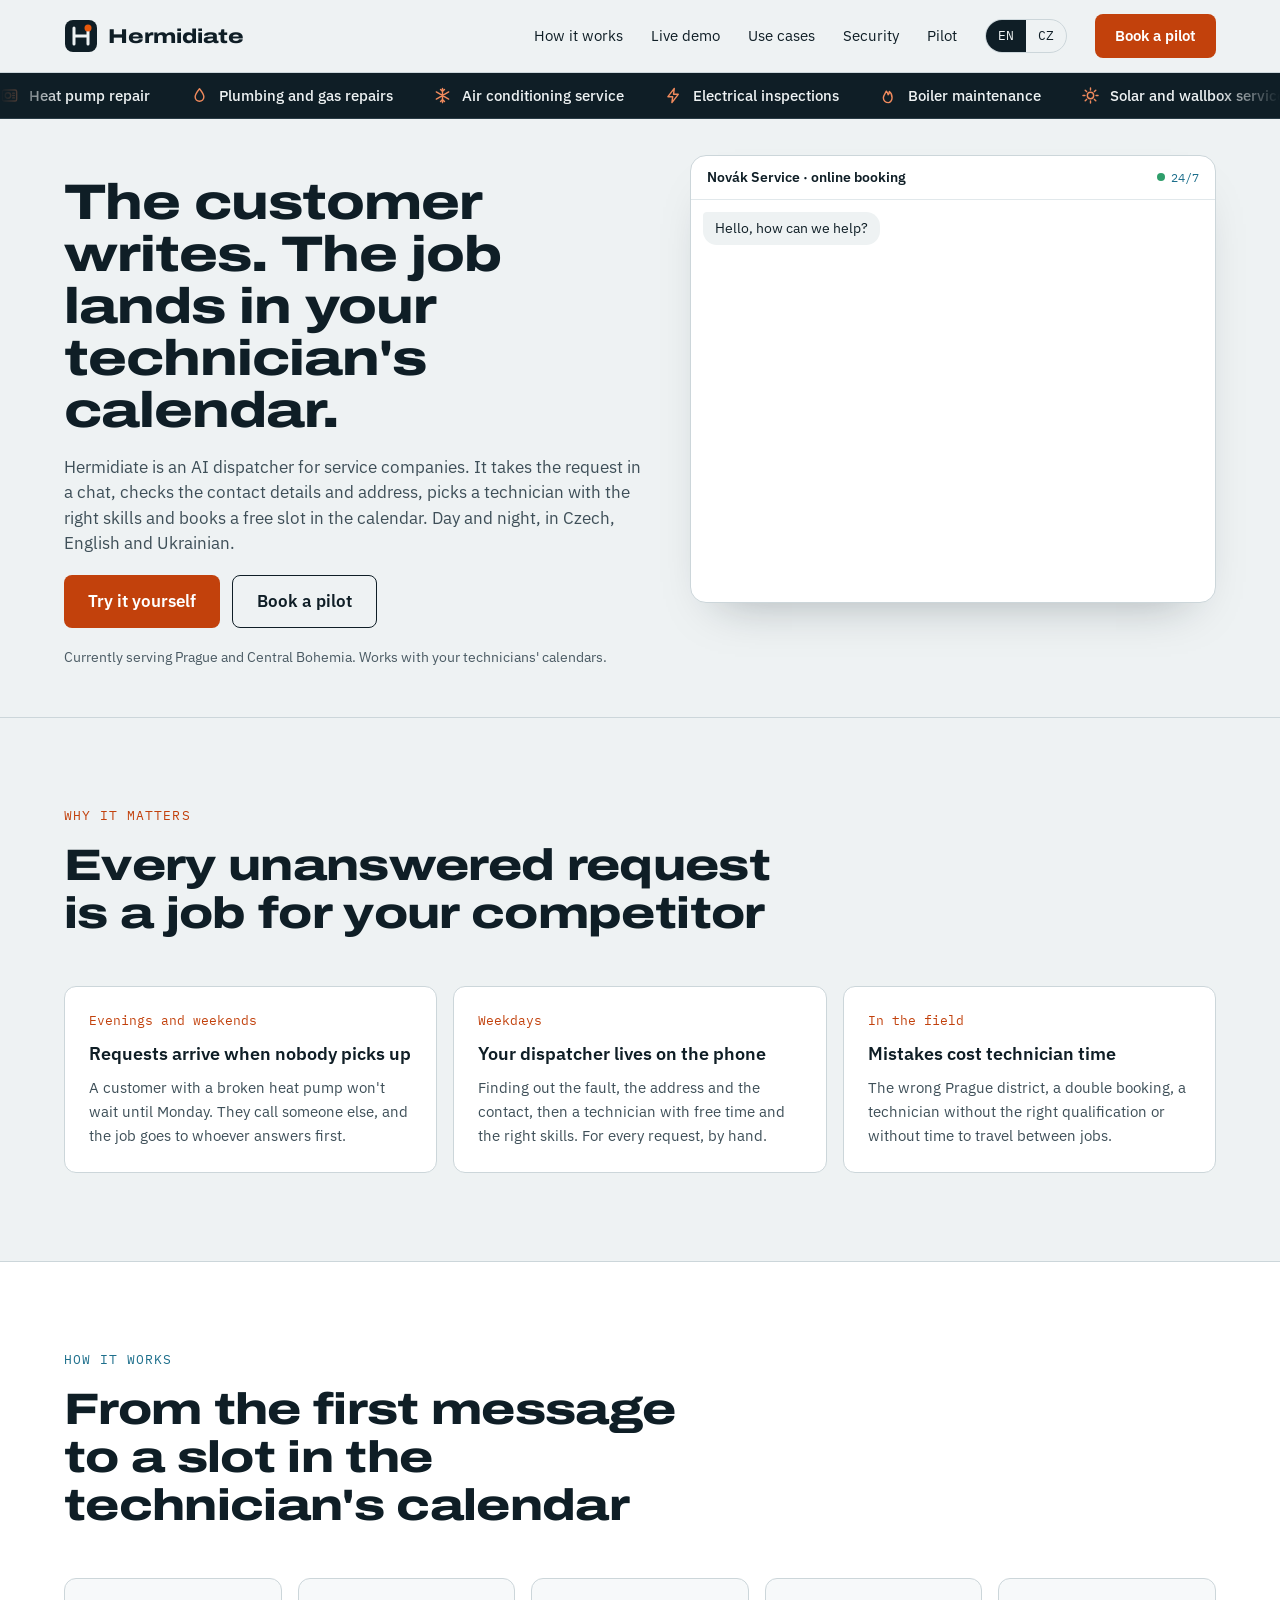
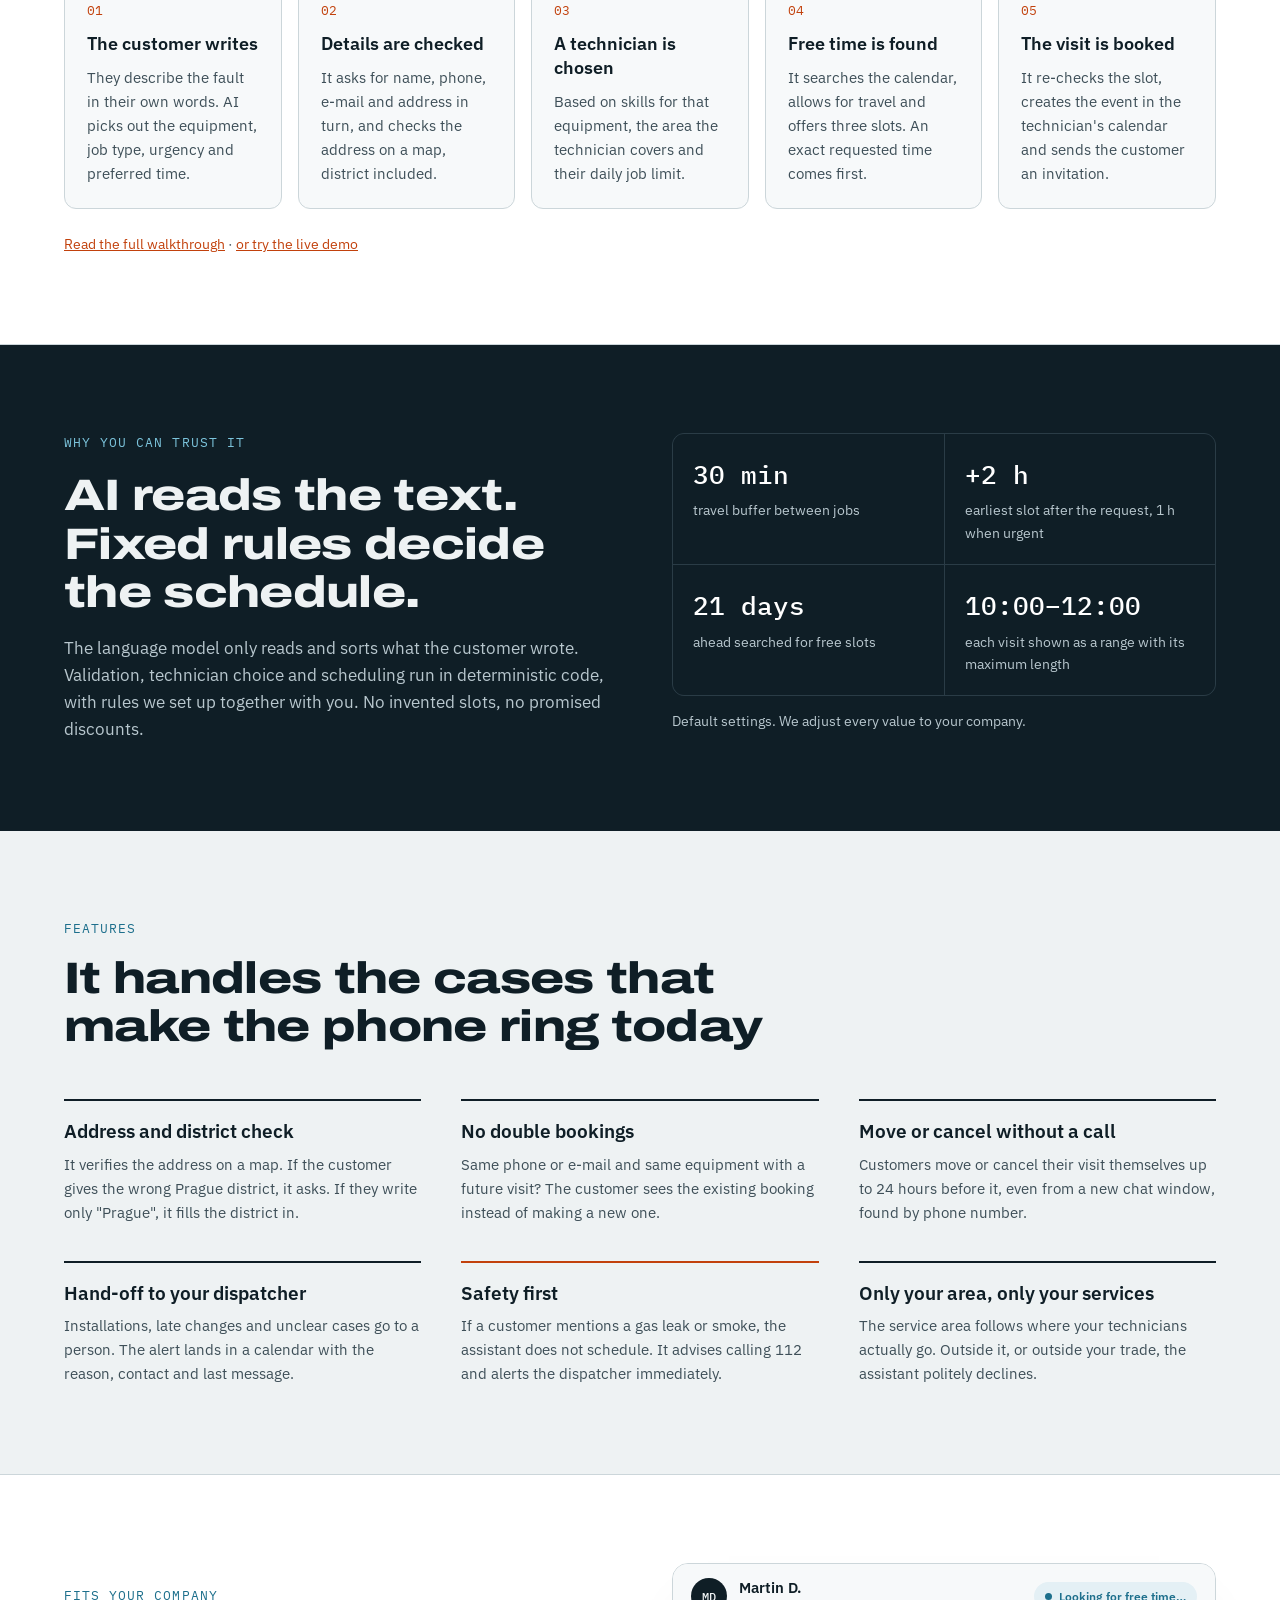
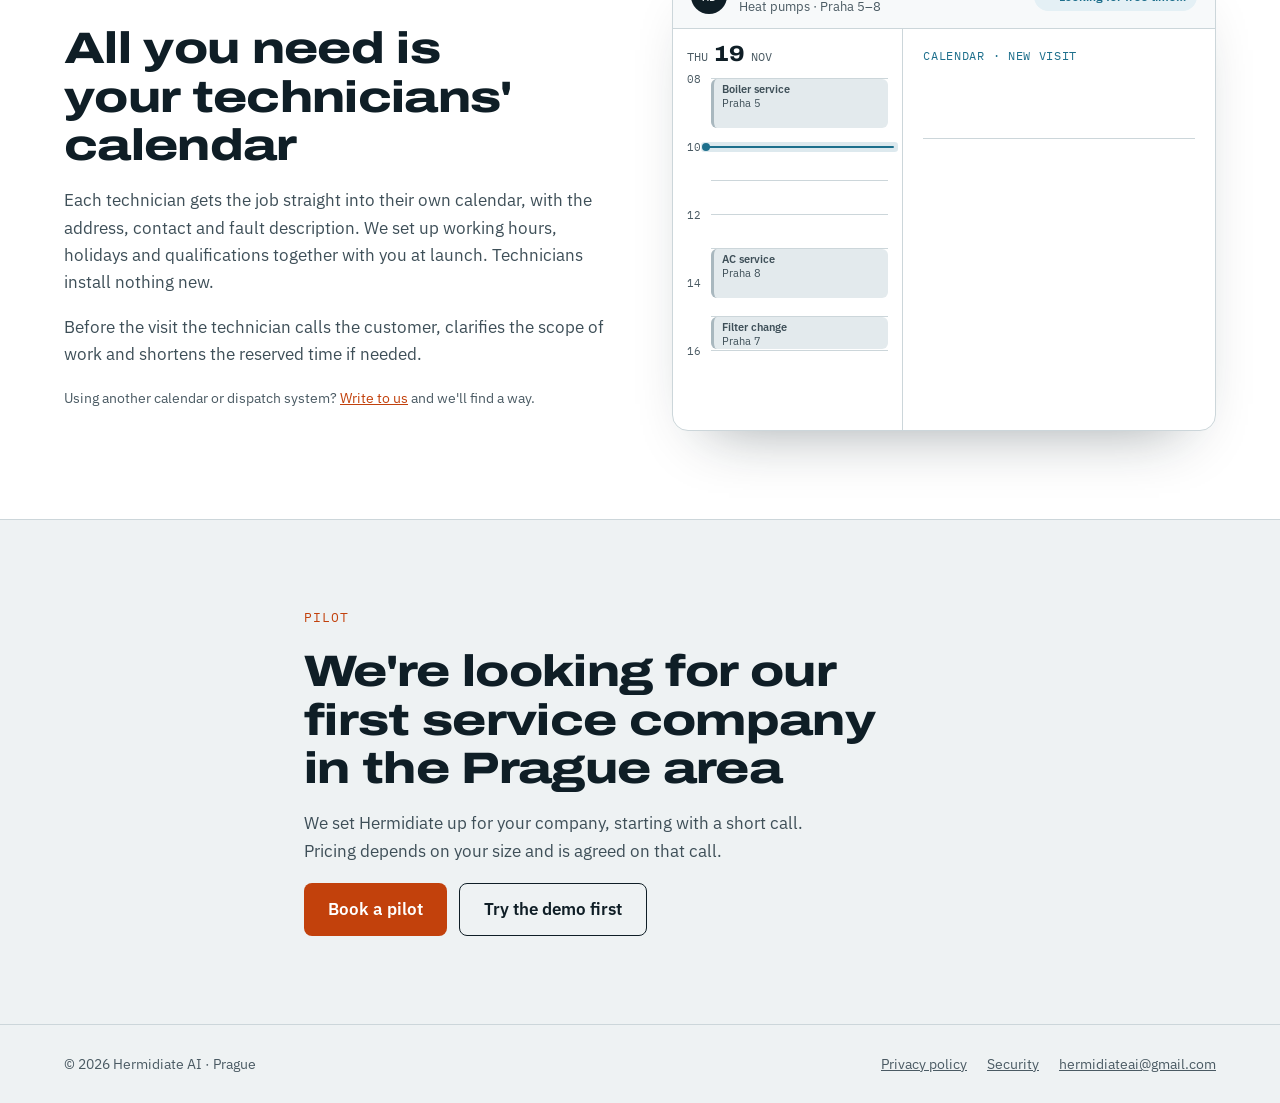
==== commit 261f9006: "Say "calendar" instead of "Google Calendar" in the copy Privacy policies still name Google as the pr" ====
--- a/index.html
+++ b/index.html
@@ -4,7 +4,7 @@
   <meta charset="utf-8">
   <meta name="viewport" content="width=device-width, initial-scale=1, viewport-fit=cover">
   <title>Hermidiate – AI dispatcher for heat pump and HVAC service companies</title>
-  <meta name="description" content="Hermidiate takes service requests in a chat, checks the address, picks a technician and books a slot in Google Calendar. For service companies in Prague and Central Bohemia.">
+  <meta name="description" content="Hermidiate takes service requests in a chat, checks the address, picks a technician and books a slot in the calendar. For service companies in Prague and Central Bohemia.">
   <meta name="theme-color" content="#EEF2F3">
   <link rel="icon" href="assets/favicon.svg" type="image/svg+xml">
   <link rel="preconnect" href="https://fonts.googleapis.com">
@@ -90,12 +90,12 @@
   <section id="top" class="wrap hero">
     <div class="hero-text">
       <h1>The customer writes. The job lands in your technician's calendar.</h1>
-      <p class="lead">Hermidiate is an AI dispatcher for service companies. It takes the request in a chat, checks the contact details and address, picks a technician with the right skills and books a free slot in Google Calendar. Day and night, in Czech, English and Ukrainian.</p>
+      <p class="lead">Hermidiate is an AI dispatcher for service companies. It takes the request in a chat, checks the contact details and address, picks a technician with the right skills and books a free slot in the calendar. Day and night, in Czech, English and Ukrainian.</p>
       <div class="actions">
         <a class="btn btn-primary" href="live-demo.html">Try it yourself</a>
         <a class="btn btn-outline" href="pilot.html">Book a pilot</a>
       </div>
-      <p class="small">Currently serving Prague and Central Bohemia. Works with your technicians' Google Calendars.</p>
+      <p class="small">Currently serving Prague and Central Bohemia. Works with your technicians' calendars.</p>
     </div>
 
     <div class="hero-demo">
@@ -125,7 +125,7 @@
         <svg width="22" height="22" viewBox="0 0 24 24" aria-hidden="true"><rect x="3" y="5" width="18" height="16" rx="2" stroke="#7CC4DC" stroke-width="2" fill="none"/><path d="M3 10h18M8 3v4M16 3v4M9 15l2 2 4-4" stroke="#7CC4DC" stroke-width="2" fill="none" stroke-linecap="round" stroke-linejoin="round"/></svg>
         <div class="booked-text">
           <strong>Booked: Thursday 19 Nov, 10:00–12:00</strong>
-          <span>Technician Martin D. · heat pump service · Google Calendar invitation sent</span>
+          <span>Technician Martin D. · heat pump service · calendar invitation sent</span>
         </div>
       </div>
     </div>
@@ -202,7 +202,7 @@
     <div class="wrap split split-center">
       <div class="stack">
         <p class="eyebrow">Fits your company</p>
-        <h2>All you need is your technicians' Google Calendar</h2>
+        <h2>All you need is your technicians' calendar</h2>
         <p class="body">Each technician gets the job straight into their own calendar, with the address, contact and fault description. We set up working hours, holidays and qualifications together with you at launch. Technicians install nothing new.</p>
         <p class="body">Before the visit the technician calls the customer, clarifies the scope of work and shortens the reserved time if needed.</p>
         <p class="small">Using another calendar or dispatch system? <a href="pilot.html#contact">Write to us</a> and we'll find a way.</p>
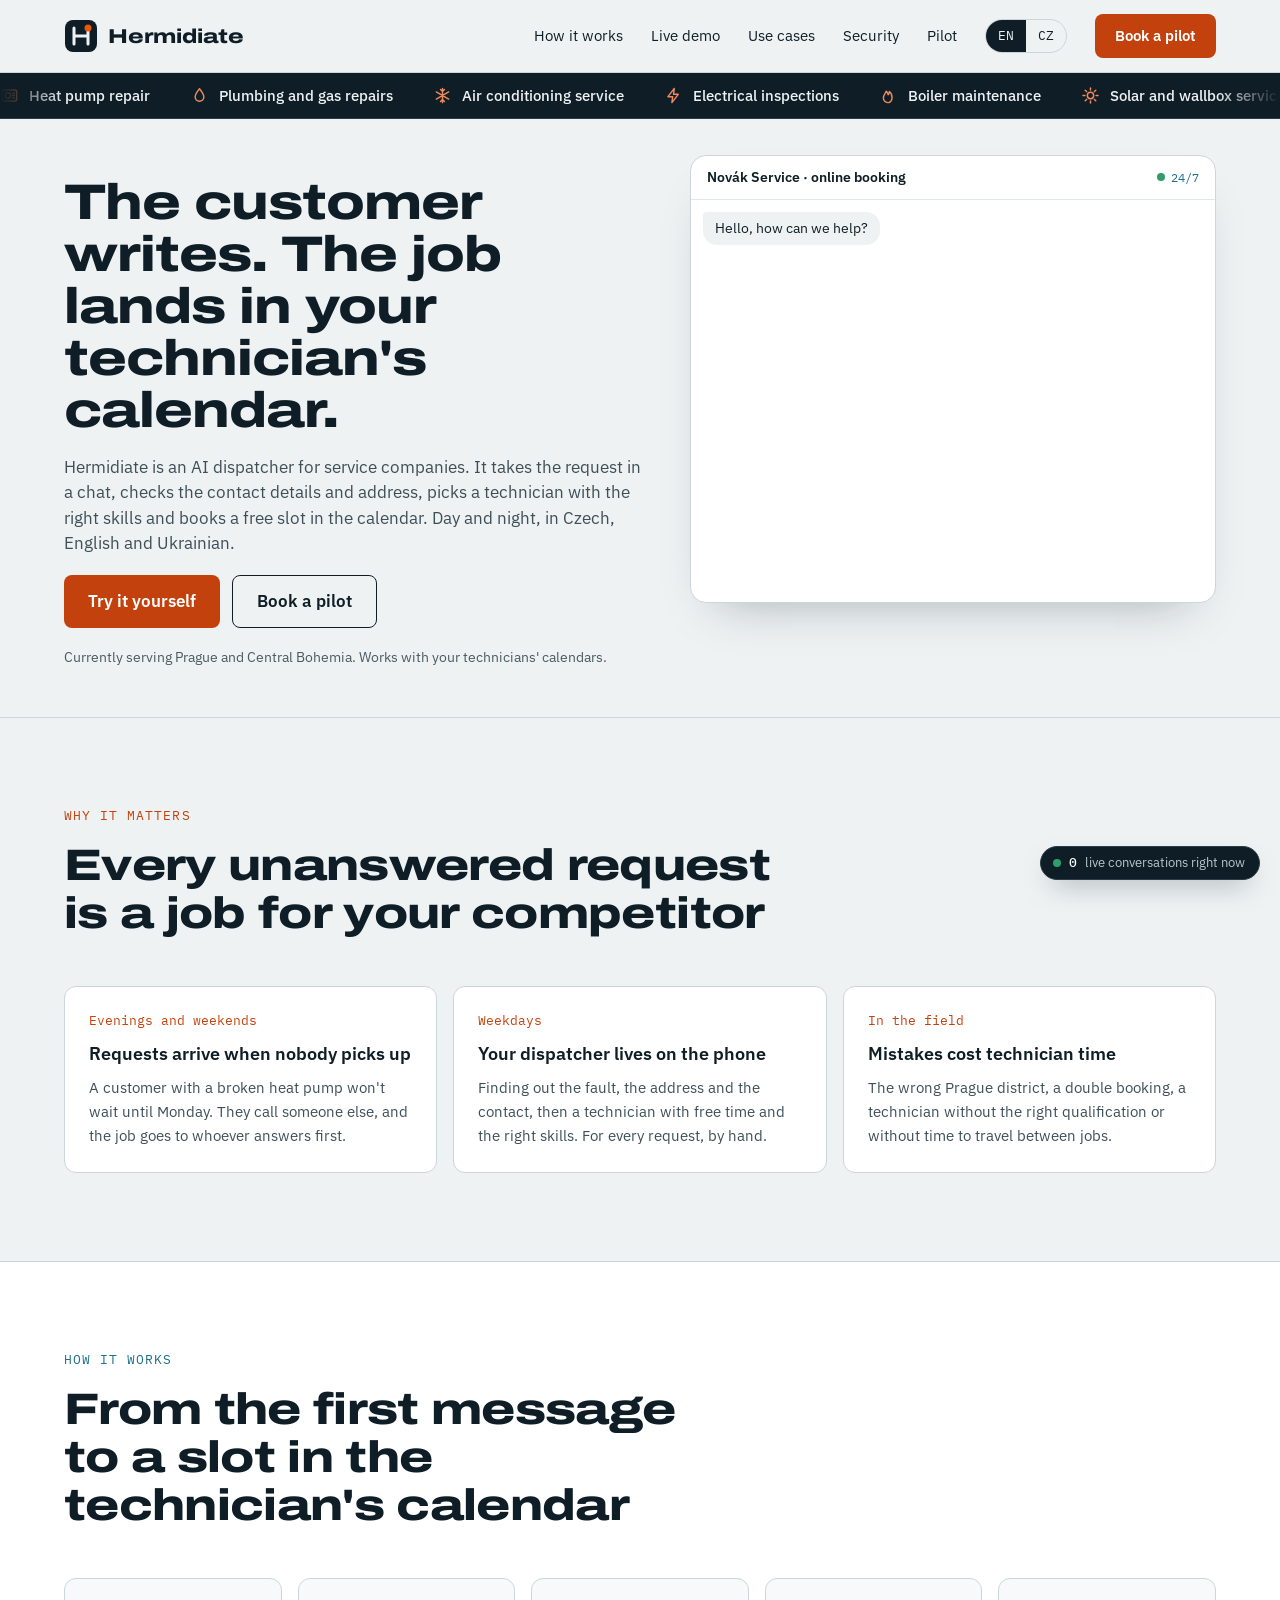
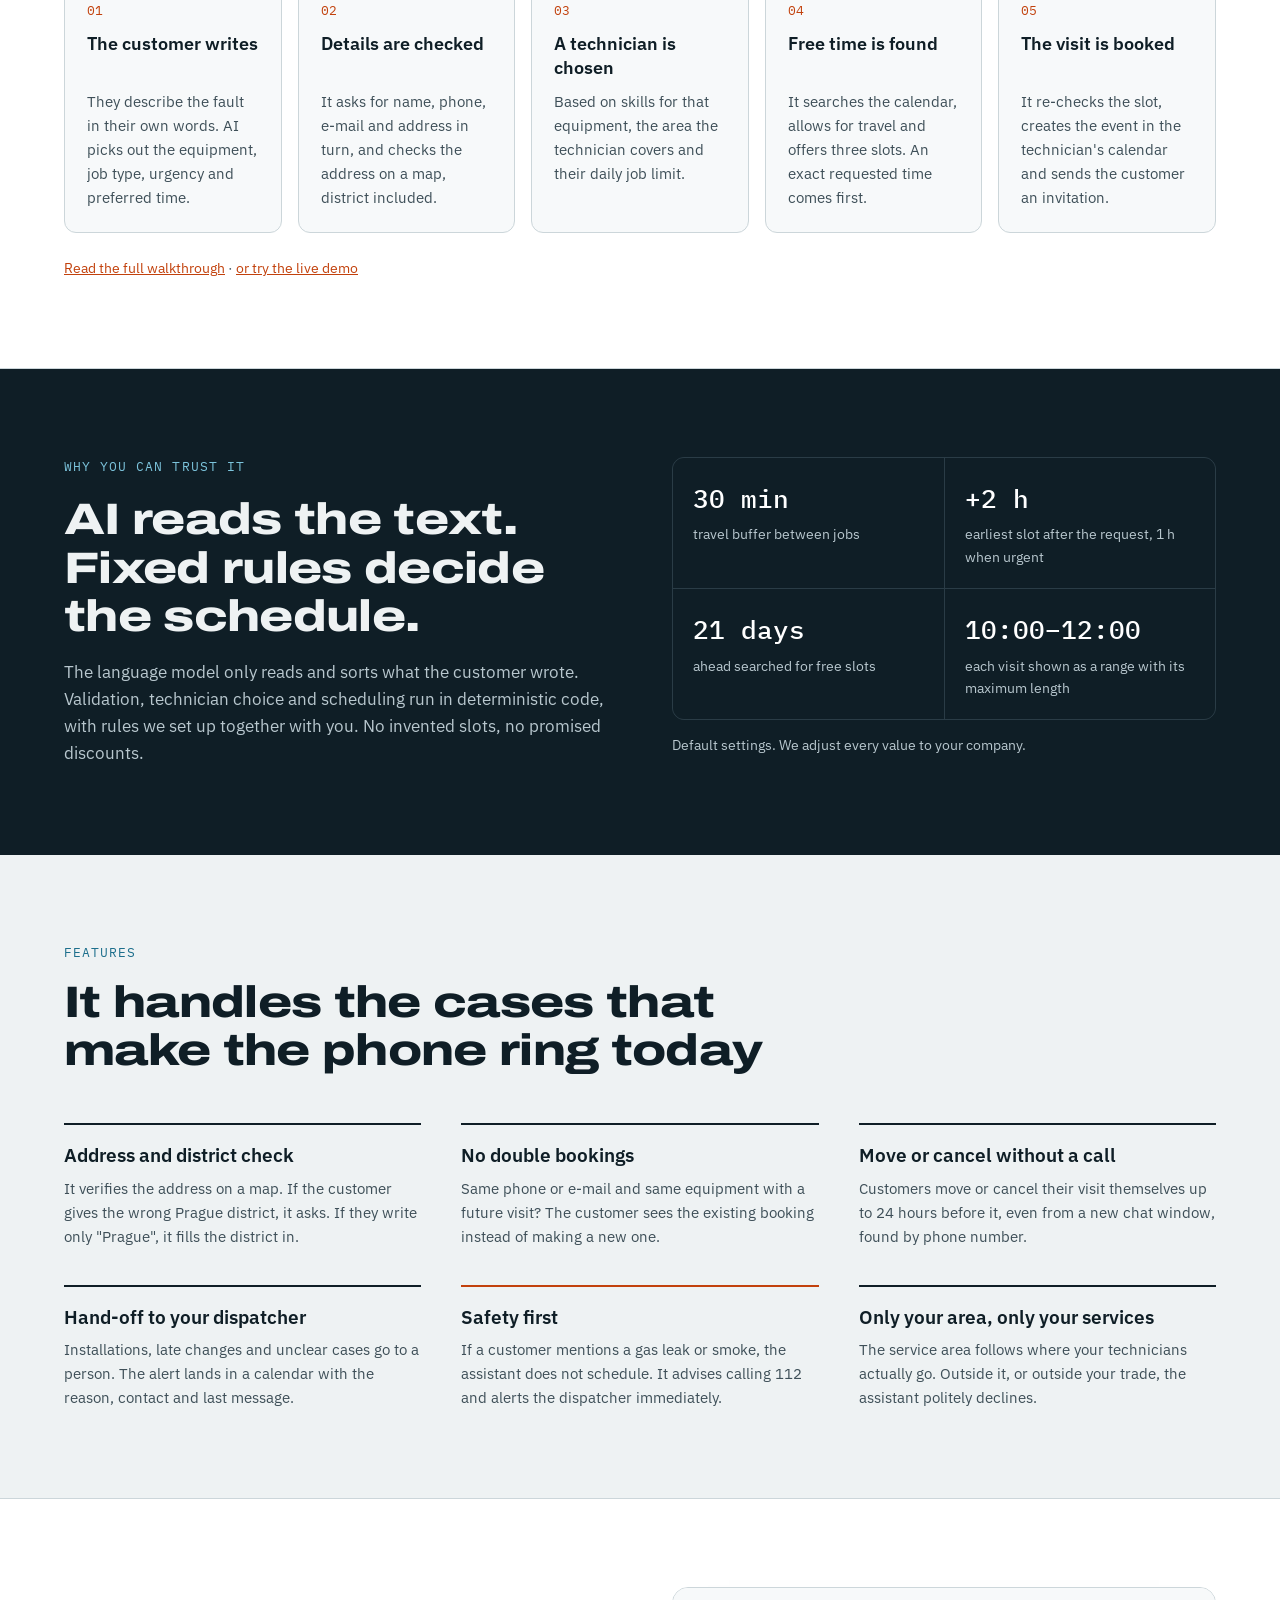
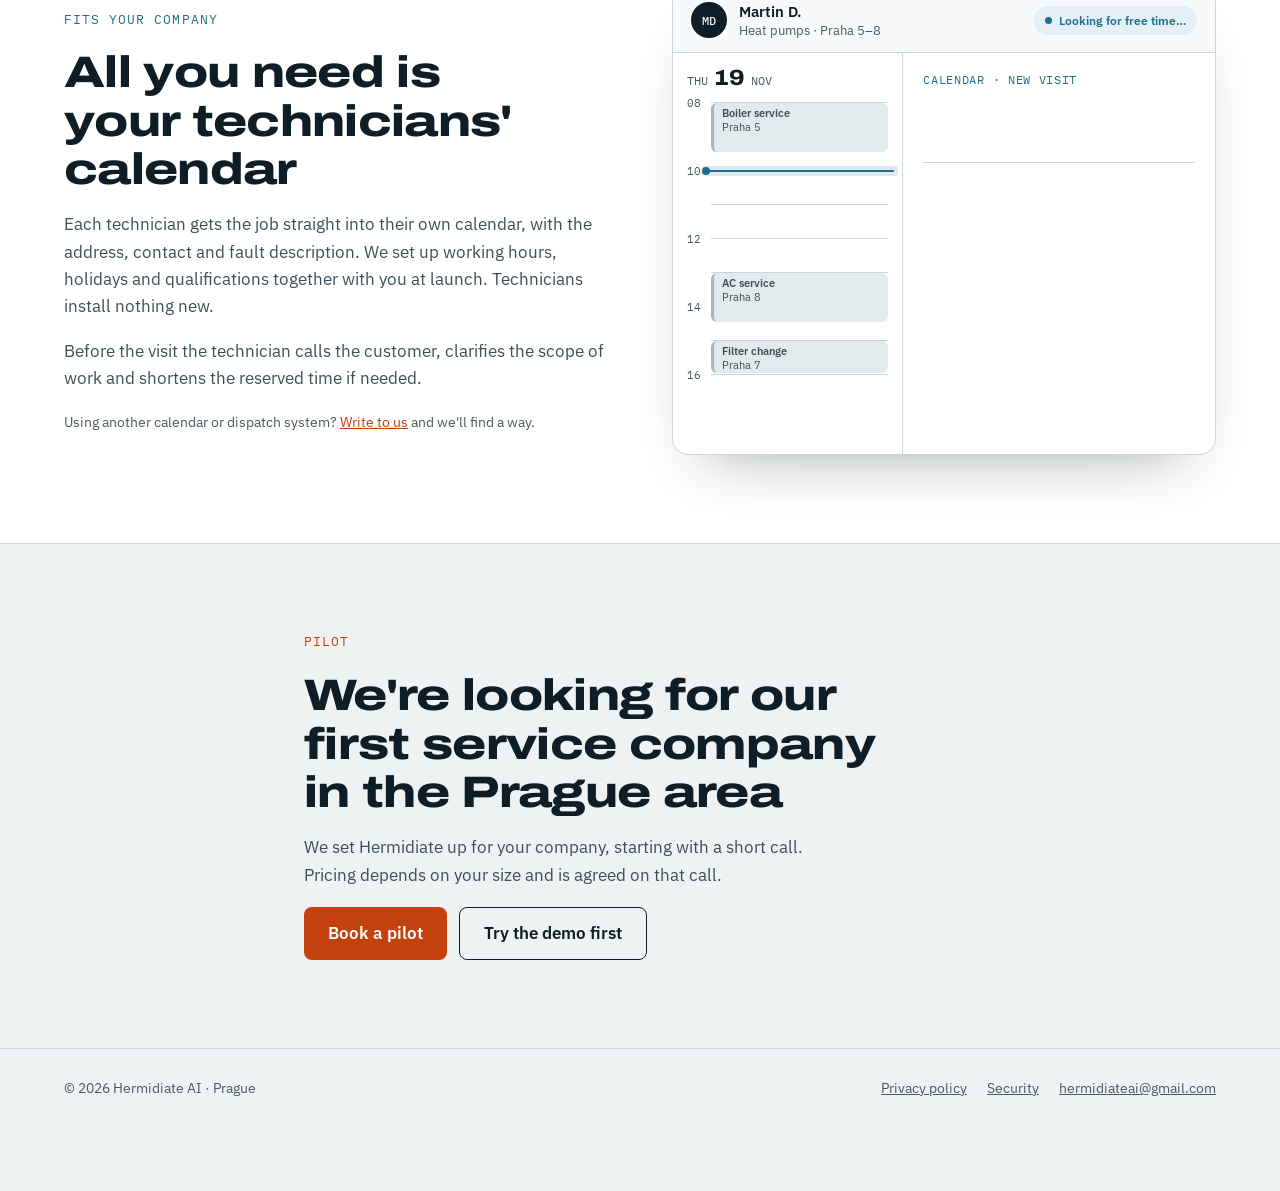
==== commit b19f4b5d: "Add a live conversations counter in the bottom-right corner A small fixed badge on every page shows " ====
--- a/index.html
+++ b/index.html
@@ -26,7 +26,7 @@
       <a class="nav-link" href="use-cases.html">Use cases</a>
       <a class="nav-link" href="security.html">Security</a>
       <a class="nav-link" href="pilot.html">Pilot</a>
-      <span class="lang"><span aria-current="true">EN</span><span class="lang-off" title="Czech version coming soon">CZ</span></span>
+      <span class="lang"><span aria-current="true">EN</span><a href="cz/index.html" hreflang="cs" lang="cs">CZ</a></span>
       <a class="btn btn-primary btn-sm" href="pilot.html">Book a pilot</a>
     </nav>
   </div>
@@ -271,6 +271,12 @@
     </span>
   </div>
 </footer>
+<!-- Live conversations counter. Static for now: set it with window.setLiveConversations(n) (assets/effects.js). -->
+<div class="live-count" role="status" data-one="live conversation right now" data-many="live conversations right now">
+  <span class="live-dot" aria-hidden="true"></span>
+  <span class="live-num">0</span>
+  <span class="live-label">live conversations right now</span>
+</div>
 <script src="assets/main.js"></script>
 
 <script src="assets/effects.js"></script>
--- a/assets/styles.css
+++ b/assets/styles.css
@@ -297,7 +297,6 @@
 /* ---------- Additions: navigation, pages, live demo ---------- */
 [hidden] { display: none !important; }
 .nav-link[aria-current="page"] { color: var(--accent); }
-.lang-off { padding: 6px 12px; color: var(--muted); cursor: not-allowed; }
 .page-intro { padding-block: 64px 24px; }
 .page-intro .lead { margin-top: 16px; }
 .page-intro h1 { max-width: 16em; }
@@ -466,7 +465,7 @@
   box-shadow: 0 30px 60px -36px rgba(15, 30, 38, 0.45); overflow: hidden;
 }
 .bk-head {
-  display: flex; align-items: center; gap: 12px; padding: 14px 18px;
+  display: flex; flex-wrap: wrap; align-items: center; gap: 10px 12px; padding: 14px 18px;
   border-bottom: 1px solid var(--line); background: var(--surface-soft);
 }
 .bk-avatar {
@@ -654,3 +653,37 @@
 .uc-talk { background: #FDE7D9; color: var(--accent-hover); }
 .features-4 { grid-template-columns: repeat(auto-fit, minmax(240px, 1fr)); gap: 32px 32px; }
 .uc-cta { border-top: 1px solid var(--line); }
+
+/* ---------- Card rows: number/tag, title and text line up across a row in every language ---------- */
+@supports (grid-template-rows: subgrid) {
+  .step, .pain { display: grid; grid-row: span 3; grid-template-rows: subgrid; row-gap: 10px; align-content: start; }
+  .steps, .pains { row-gap: 16px; }
+  .features .feature { display: grid; grid-row: span 2; grid-template-rows: subgrid; row-gap: 8px; align-content: start; }
+}
+
+/* Mid-size screens: tighter menu so longer Czech labels stay on one row */
+@media (min-width: 721px) and (max-width: 1100px) {
+  .nav { column-gap: 20px; }
+}
+
+/* ---------- Live conversations counter (bottom right, every page) ---------- */
+.live-count {
+  position: fixed; right: max(20px, env(safe-area-inset-right, 0px)); bottom: max(20px, env(safe-area-inset-bottom, 0px)); z-index: 30;
+  display: inline-flex; align-items: center; gap: 8px; padding: 8px 14px 8px 12px; border-radius: 999px;
+  background: var(--ink); color: var(--on-dark); font-size: 13px; line-height: 1.2;
+  box-shadow: 0 12px 28px -12px rgba(15, 30, 38, 0.55); border: 1px solid var(--ink-line);
+}
+.live-num { font-family: var(--font-mono); font-weight: 500; font-variant-numeric: tabular-nums; color: #FFFFFF; }
+.live-label { color: var(--on-dark-muted); }
+.live-dot { position: relative; width: 8px; height: 8px; border-radius: 50%; background: var(--ok); flex: none; }
+.live-dot::after {
+  content: ""; position: absolute; inset: -4px; border-radius: 50%; border: 2px solid var(--ok); opacity: 0;
+  animation: live-ping 2s ease-out infinite;
+}
+@keyframes live-ping { 0% { transform: scale(0.5); opacity: 0.7; } 100% { transform: scale(1.6); opacity: 0; } }
+@media (prefers-reduced-motion: reduce) { .live-dot::after { animation: none; } }
+@media (max-width: 600px) {
+  .live-count { right: 12px; bottom: 12px; padding: 7px 12px 7px 10px; font-size: 12px; }
+}
+/* Room under the footer so the fixed counter never covers its links */
+.site-footer { padding-bottom: 64px; }
